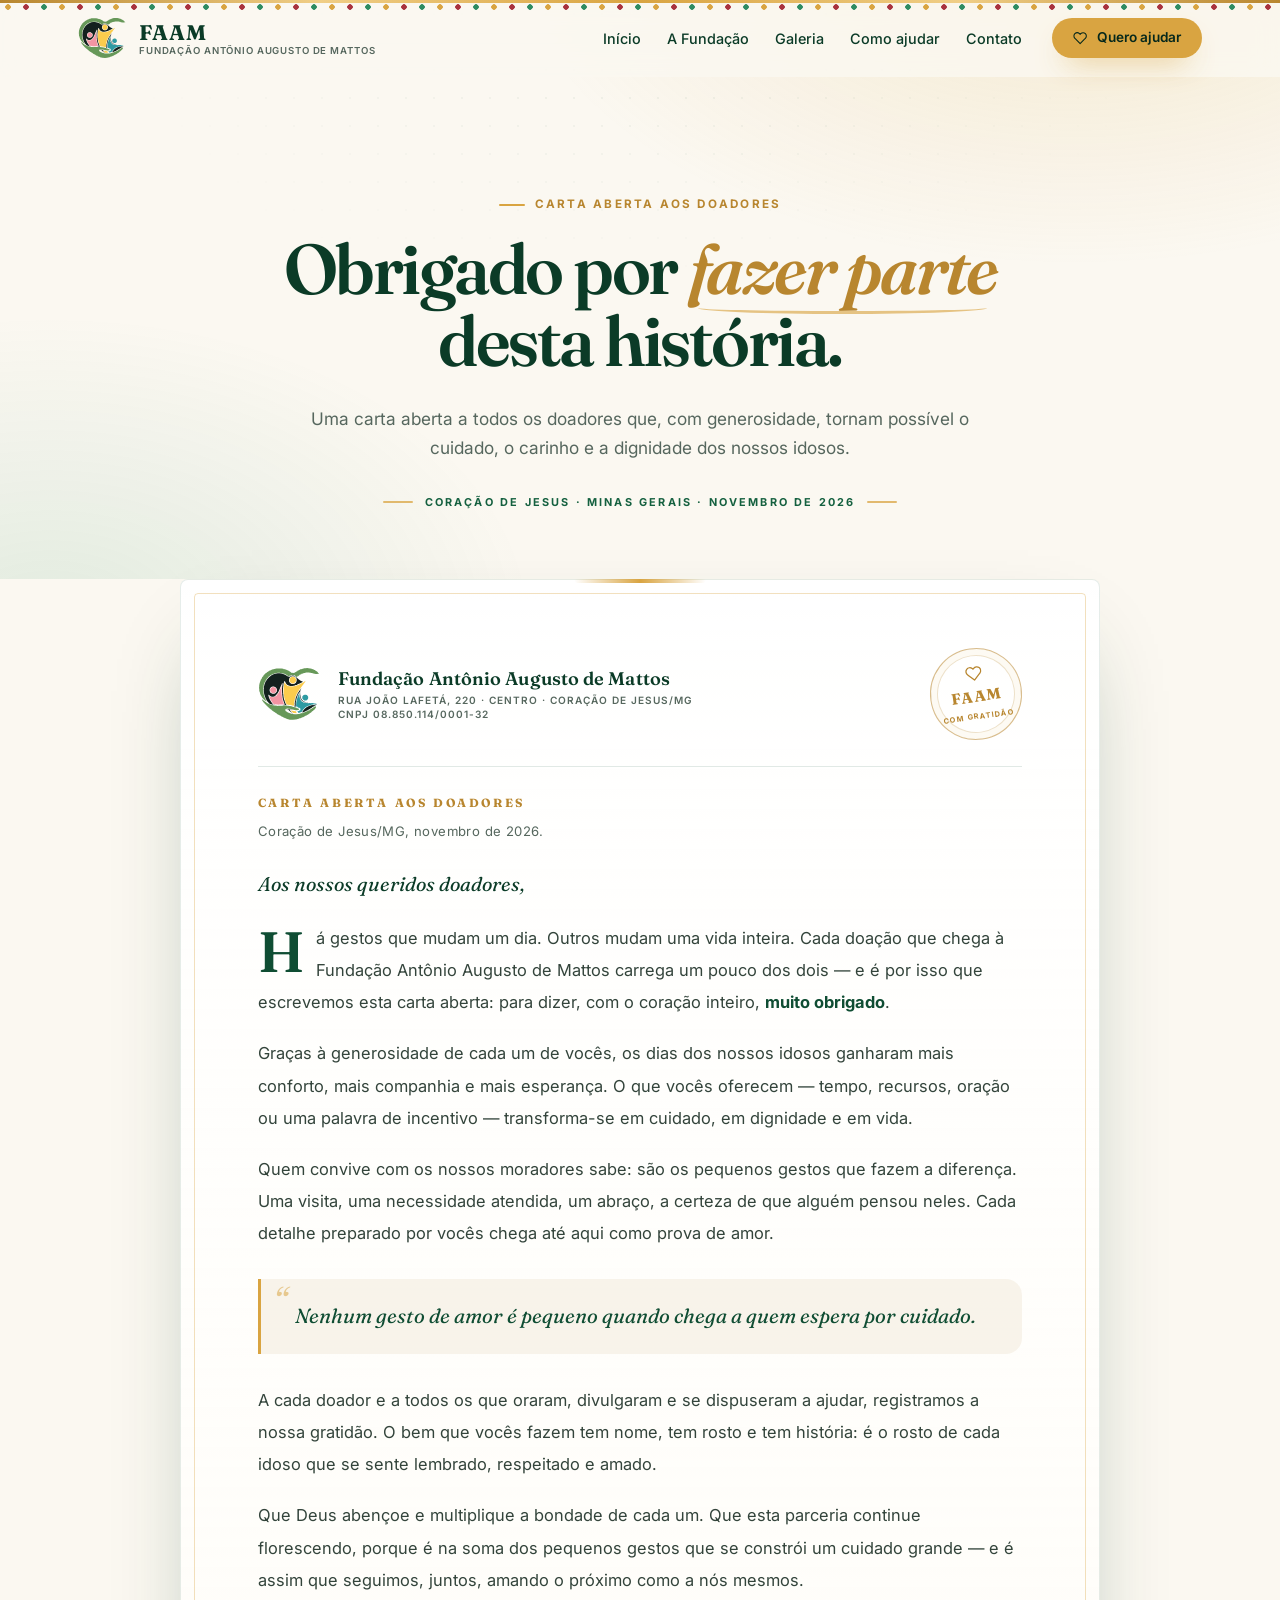
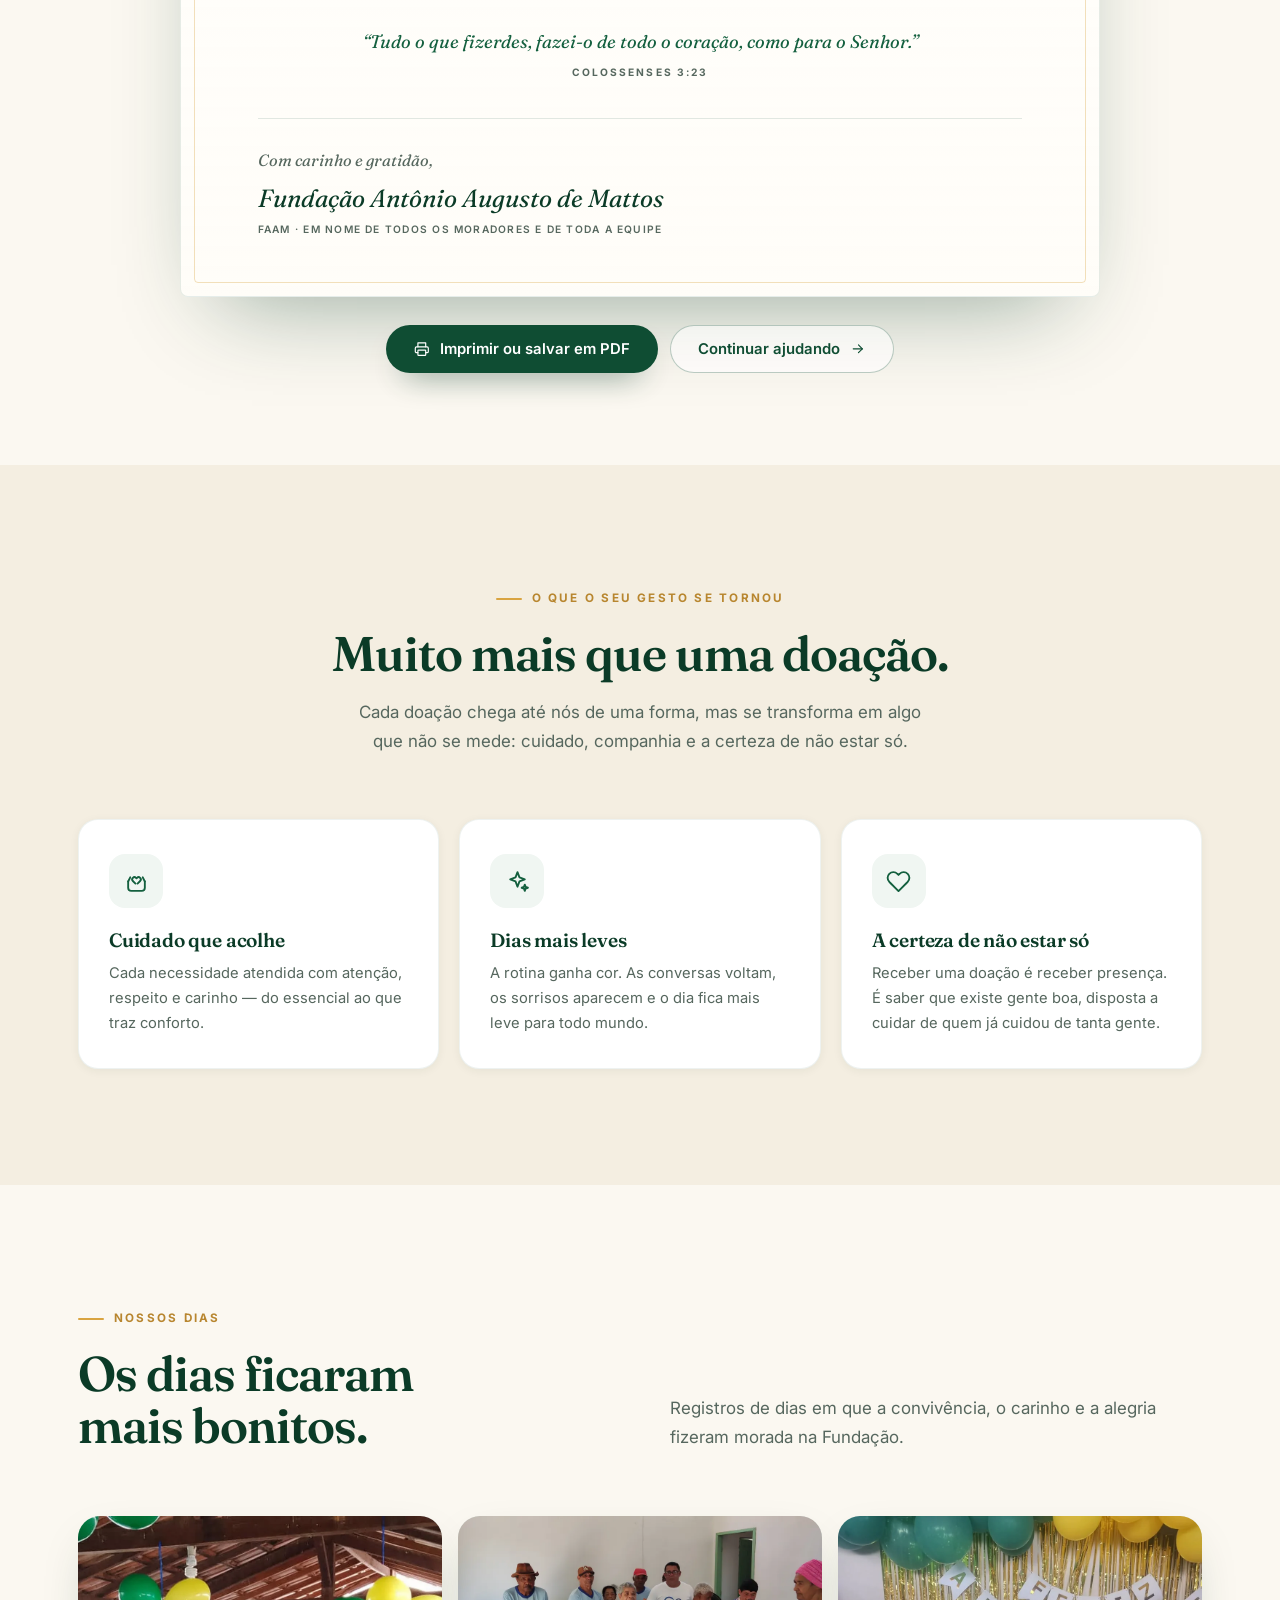
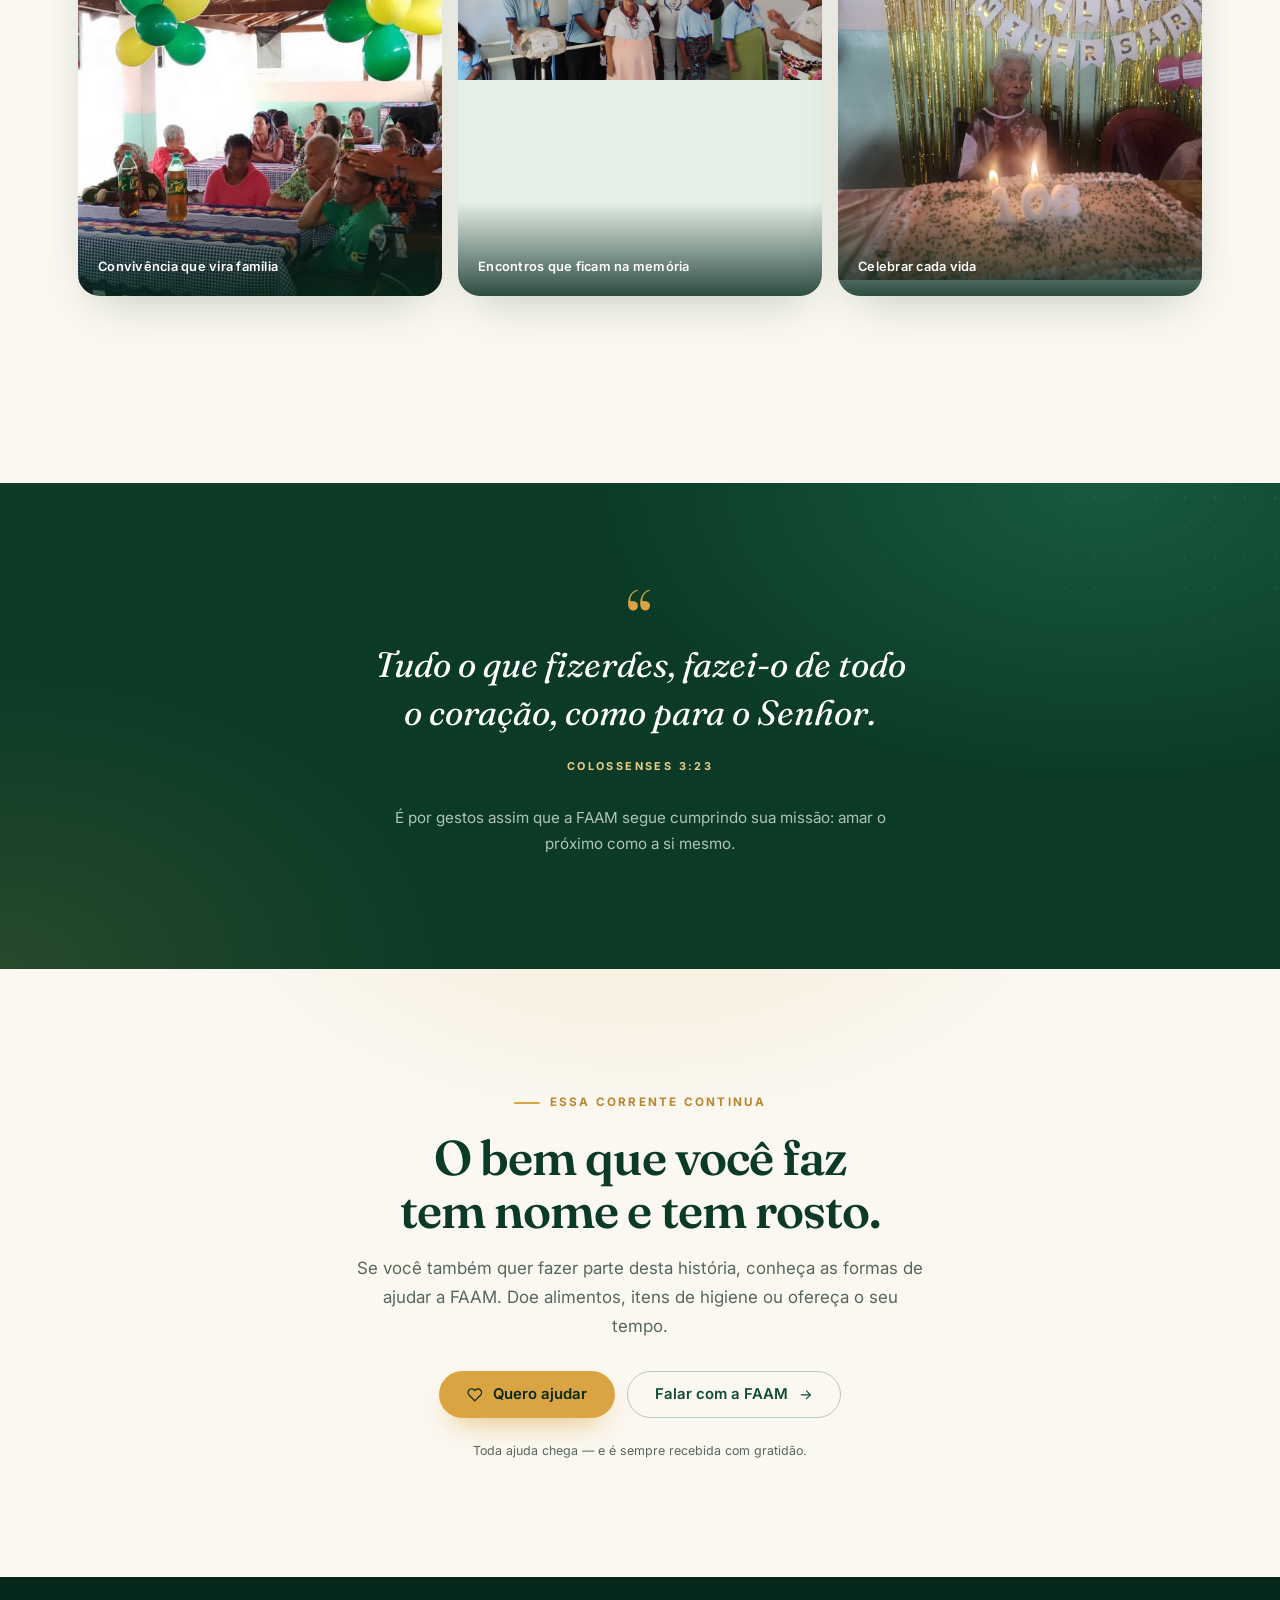
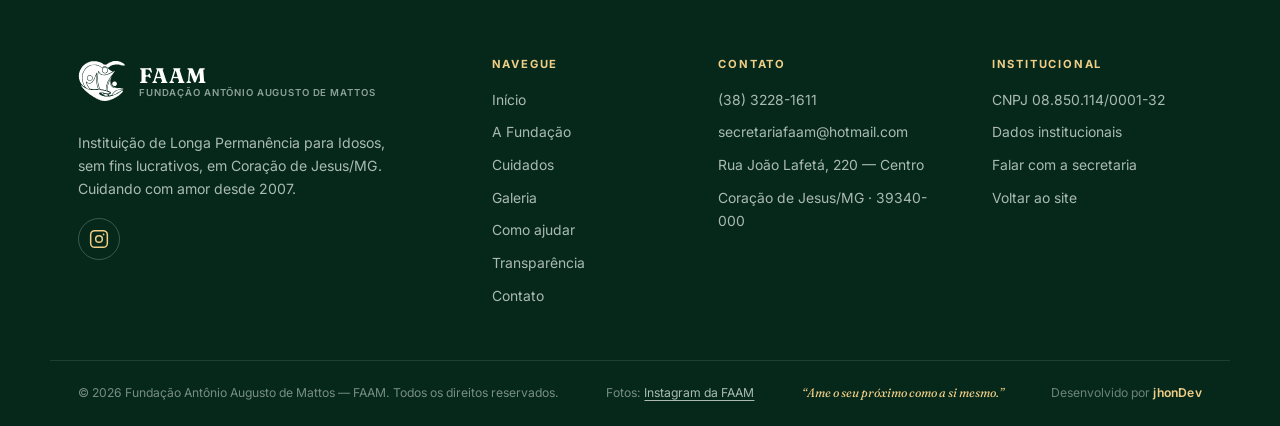
==== carta.html @ da82da92 "Atualizações: README, index.html, main.js + novos arquivos carta.html e css/carta.css" ====
<!DOCTYPE html>
<html lang="pt-BR">
<head>
  <meta charset="UTF-8">
  <meta name="viewport" content="width=device-width, initial-scale=1.0">

  <title>Carta aberta aos doadores | FAAM — Fundação Antônio Augusto de Mattos</title>
  <meta name="description" content="Carta aberta de agradecimento da Fundação Antônio Augusto de Mattos (FAAM) a todos os doadores que tornam possível o cuidado aos nossos idosos.">
  <meta name="author" content="Fundação Antônio Augusto de Mattos — FAAM">
  <meta name="theme-color" content="#0F4D33">
  <meta name="robots" content="index, follow">

  <!-- Open Graph / Redes sociais -->
  <meta property="og:type" content="article">
  <meta property="og:locale" content="pt_BR">
  <meta property="og:site_name" content="Fundação Antônio Augusto de Mattos — FAAM">
  <meta property="og:title" content="Carta aberta aos doadores — FAAM">
  <meta property="og:description" content="Obrigado por fazer parte desta história. Uma carta aberta de gratidão a todos os doadores da FAAM.">
  <meta property="og:image" content="images/og-image.jpg">
  <meta property="og:image:alt" content="Fundação Antônio Augusto de Mattos — FAAM">
  <meta name="twitter:card" content="summary_large_image">
  <meta name="twitter:title" content="Carta aberta aos doadores — FAAM">
  <meta name="twitter:description" content="Gratidão a cada doador que transforma cuidado em vida na FAAM.">
  <meta name="twitter:image" content="images/og-image.jpg">

  <link rel="icon" href="images/favicon.svg" type="image/svg+xml">
  <link rel="apple-touch-icon" href="images/apple-touch-icon.png" sizes="180x180">

  <link rel="preconnect" href="https://fonts.googleapis.com">
  <link rel="preconnect" href="https://fonts.gstatic.com" crossorigin>
  <link href="https://fonts.googleapis.com/css2?family=Fraunces:ital,opsz,wght@0,9..144,400;0,9..144,500;0,9..144,600;0,9..144,700;1,9..144,400;1,9..144,500&family=Inter:wght@400;500;600;700&display=swap" rel="stylesheet">

  <link rel="stylesheet" href="css/style.css">
  <link rel="stylesheet" href="css/carta.css">
</head>
<body class="tema-natal tema-natal--luzes">

  <div class="natal-particulas" aria-hidden="true">
    <span></span><span></span><span></span><span></span><span></span><span></span><span></span>
    <span></span><span></span><span></span><span></span><span></span><span></span><span></span>
  </div>

  <a class="skip-link" href="#conteudo">Pular para o conteúdo</a>

  <!-- Sprite de ícones -->
  <svg xmlns="http://www.w3.org/2000/svg" class="sprite" aria-hidden="true">
    <symbol id="i-heart" viewBox="0 0 24 24"><path d="M20.84 4.61a5.5 5.5 0 0 0-7.78 0L12 5.67l-1.06-1.06a5.5 5.5 0 0 0-7.78 7.78l1.06 1.06L12 21.23l7.78-7.78 1.06-1.06a5.5 5.5 0 0 0 0-7.78z"/></symbol>
    <symbol id="i-home" viewBox="0 0 24 24"><path d="M3 9.5 12 3l9 6.5V20a1 1 0 0 1-1 1h-5v-7H9v7H4a1 1 0 0 1-1-1z"/></symbol>
    <symbol id="i-leaf" viewBox="0 0 24 24"><path d="M11 20A7 7 0 0 1 4 13c0-5 4-9 16-9 0 12-4 16-9 16z"/><path d="M4 20c2-6 6-9 12-11"/></symbol>
    <symbol id="i-hands" viewBox="0 0 24 24"><path d="M11 14 8.5 11.5a2.1 2.1 0 0 1 3-3L12 9l.5-.5a2.1 2.1 0 0 1 3 3L13 14"/><path d="M4 12v6a3 3 0 0 0 3 3h10a3 3 0 0 0 3-3v-6"/><path d="M4 12l2-4"/><path d="M20 12l-2-4"/></symbol>
    <symbol id="i-pulse" viewBox="0 0 24 24"><path d="M3 12h4l2-6 4 12 2-6h6"/></symbol>
    <symbol id="i-meal" viewBox="0 0 24 24"><path d="M4 3v7a2 2 0 0 0 2 2h0a2 2 0 0 0 2-2V3"/><path d="M6 12v9"/><path d="M17 3c-2 2-2 5-2 7h4V3z"/><path d="M17 10v11"/></symbol>
    <symbol id="i-users" viewBox="0 0 24 24"><path d="M16 21v-2a4 4 0 0 0-4-4H6a4 4 0 0 0-4 4v2"/><circle cx="9" cy="7" r="4"/><path d="M22 21v-2a4 4 0 0 0-3-3.87"/><path d="M16 3.13a4 4 0 0 1 0 7.75"/></symbol>
    <symbol id="i-sparkle" viewBox="0 0 24 24"><path d="M12 3l1.9 5.1L19 10l-5.1 1.9L12 17l-1.9-5.1L5 10l5.1-1.9z"/><path d="M19 15l.8 2.2L22 18l-2.2.8L19 21l-.8-2.2L16 18l2.2-.8z"/></symbol>
    <symbol id="i-gift" viewBox="0 0 24 24"><rect x="3" y="8" width="18" height="4" rx="1"/><path d="M12 8v13"/><path d="M19 12v7a2 2 0 0 1-2 2H7a2 2 0 0 1-2-2v-7"/><path d="M7.5 8a2.5 2.5 0 0 1 0-5C11 3 12 8 12 8s1-5 4.5-5a2.5 2.5 0 0 1 0 5"/></symbol>
    <symbol id="i-phone" viewBox="0 0 24 24"><path d="M22 16.9v3a2 2 0 0 1-2.2 2 19.8 19.8 0 0 1-8.6-3.1 19.5 19.5 0 0 1-6-6A19.8 19.8 0 0 1 2.1 4.2 2 2 0 0 1 4.1 2h3a2 2 0 0 1 2 1.7c.1 1 .4 2 .7 2.9a2 2 0 0 1-.5 2.1L8.1 9.9a16 16 0 0 0 6 6l1.2-1.2a2 2 0 0 1 2.1-.5c.9.3 1.9.6 2.9.7a2 2 0 0 1 1.7 2z"/></symbol>
    <symbol id="i-mail" viewBox="0 0 24 24"><rect x="2" y="4" width="20" height="16" rx="2"/><path d="m22 7-10 6L2 7"/></symbol>
    <symbol id="i-pin" viewBox="0 0 24 24"><path d="M20 10c0 6-8 12-8 12S4 16 4 10a8 8 0 0 1 16 0z"/><circle cx="12" cy="10" r="3"/></symbol>
    <symbol id="i-instagram" viewBox="0 0 24 24"><rect x="2" y="2" width="20" height="20" rx="5"/><circle cx="12" cy="12" r="4"/><circle cx="17.5" cy="6.5" r="1" fill="currentColor" stroke="none"/></symbol>
    <symbol id="i-clock" viewBox="0 0 24 24"><circle cx="12" cy="12" r="9"/><path d="M12 7v5l3 2"/></symbol>
    <symbol id="i-shield" viewBox="0 0 24 24"><path d="M12 22s8-4 8-10V5l-8-3-8 3v7c0 6 8 10 8 10z"/><path d="m9 12 2 2 4-4"/></symbol>
    <symbol id="i-arrow-right" viewBox="0 0 24 24"><path d="M5 12h14"/><path d="m13 6 6 6-6 6"/></symbol>
    <symbol id="i-arrow-up" viewBox="0 0 24 24"><path d="M12 19V5"/><path d="m6 11 6-6 6 6"/></symbol>
    <symbol id="i-menu" viewBox="0 0 24 24"><path d="M3 6h18M3 12h18M3 18h18"/></symbol>
    <symbol id="i-close" viewBox="0 0 24 24"><path d="M18 6 6 18M6 6l12 12"/></symbol>
    <symbol id="i-chevron-left" viewBox="0 0 24 24"><path d="m15 18-6-6 6-6"/></symbol>
    <symbol id="i-chevron-right" viewBox="0 0 24 24"><path d="m9 18 6-6-6-6"/></symbol>
    <symbol id="i-check" viewBox="0 0 24 24"><path d="M20 6 9 17l-5-5"/></symbol>
    <symbol id="i-print" viewBox="0 0 24 24"><path d="M6 9V3h12v6"/><path d="M6 18H4a2 2 0 0 1-2-2v-5a2 2 0 0 1 2-2h16a2 2 0 0 1 2 2v5a2 2 0 0 1-2 2h-2"/><rect x="6" y="14" width="12" height="8" rx="1"/></symbol>
  </svg>

  <!-- Cabeçalho -->
  <header class="header" id="header">
    <div class="container header__inner">
      <a href="index.html" class="brand" aria-label="FAAM — página inicial">
        <img src="images/logo-emblema.svg" alt="Símbolo da FAAM — coração com figuras" class="brand__mark" width="48" height="48">
        <span class="brand__text">
          <strong>FAAM</strong>
          <small>Fundação Antônio Augusto de Mattos</small>
        </span>
      </a>

      <nav class="nav" id="nav" aria-label="Navegação principal">
        <ul class="nav__list">
          <li><a href="index.html" class="nav__link">Início</a></li>
          <li><a href="index.html#sobre" class="nav__link">A Fundação</a></li>
          <li><a href="index.html#galeria" class="nav__link">Galeria</a></li>
          <li><a href="index.html#como-ajudar" class="nav__link">Como ajudar</a></li>
          <li><a href="index.html#contato" class="nav__link">Contato</a></li>
        </ul>
        <a href="index.html#como-ajudar" class="btn btn--gold nav__cta">
          <svg class="icon" aria-hidden="true"><use href="#i-heart"></use></svg>
          Quero ajudar
        </a>
      </nav>

      <button class="nav-toggle" id="navToggle" aria-expanded="false" aria-controls="nav" aria-label="Abrir menu">
        <svg class="icon icon--open" aria-hidden="true"><use href="#i-menu"></use></svg>
        <svg class="icon icon--close" aria-hidden="true"><use href="#i-close"></use></svg>
      </button>
    </div>
  </header>

  <main id="conteudo">

    <!-- Abertura da carta -->
    <section class="carta-hero">
      <div class="carta-hero__deco" aria-hidden="true"></div>

      <div class="container">
        <div class="carta-hero__inner">
          <p class="kicker reveal">Carta aberta aos doadores</p>
          <h1 class="carta-hero__title reveal" style="--d:.05s">
            Obrigado por <em>fazer parte</em><br>
            desta história.
          </h1>
          <p class="carta-hero__lead reveal" style="--d:.1s">
            Uma carta aberta a todos os doadores que, com generosidade, tornam
            possível o cuidado, o carinho e a dignidade dos nossos idosos.
          </p>
          <p class="carta-hero__meta reveal" style="--d:.15s">
            Coração de Jesus · Minas Gerais · Novembro de 2026
          </p>
        </div>
      </div>
    </section>

    <!-- A carta -->
    <section class="carta-secao" aria-labelledby="carta-titulo">
      <div class="container">
        <div class="carta-secao__inner">

          <article class="carta-papel reveal">
            <header class="carta-papel__cabecalho">
              <img src="images/logo-emblema.svg" alt="" class="carta-papel__logo" width="62" height="62" loading="lazy">
              <div class="carta-papel__marca">
                <strong>Fundação Antônio Augusto de Mattos</strong>
                <span>Rua João Lafetá, 220 · Centro · Coração de Jesus/MG</span>
                <span>CNPJ 08.850.114/0001-32</span>
              </div>
              <div class="carta-papel__selo" aria-hidden="true">
                <svg class="icon"><use href="#i-heart"></use></svg>
                <strong>FAAM</strong>
                <span>com gratidão</span>
              </div>
            </header>

            <h2 class="carta-papel__titulo" id="carta-titulo">Carta aberta aos doadores</h2>
            <p class="carta-papel__data">Coração de Jesus/MG, novembro de 2026.</p>

            <p class="carta-papel__saudacao">
              Aos nossos queridos doadores,
            </p>

            <div class="carta-papel__corpo">
              <p>
                Há gestos que mudam um dia. Outros mudam uma vida inteira. Cada
                doação que chega à Fundação Antônio Augusto de Mattos carrega um
                pouco dos dois — e é por isso que escrevemos esta carta aberta:
                para dizer, com o coração inteiro, <strong>muito obrigado</strong>.
              </p>

              <p>
                Graças à generosidade de cada um de vocês, os dias dos nossos
                idosos ganharam mais conforto, mais companhia e mais esperança. O
                que vocês oferecem — tempo, recursos, oração ou uma palavra de
                incentivo — transforma-se em cuidado, em dignidade e em vida.
              </p>

              <p>
                Quem convive com os nossos moradores sabe: são os pequenos gestos
                que fazem a diferença. Uma visita, uma necessidade atendida, um
                abraço, a certeza de que alguém pensou neles. Cada detalhe
                preparado por vocês chega até aqui como prova de amor.
              </p>

              <blockquote class="carta-destaque">
                Nenhum gesto de amor é pequeno quando chega a quem espera por
                cuidado.
              </blockquote>

              <p>
                A cada doador e a todos os que oraram, divulgaram e se dispuseram
                a ajudar, registramos a nossa gratidão. O bem que vocês fazem tem
                nome, tem rosto e tem história: é o rosto de cada idoso que se
                sente lembrado, respeitado e amado.
              </p>

              <p>
                Que Deus abençoe e multiplique a bondade de cada um. Que esta
                parceria continue florescendo, porque é na soma dos pequenos
                gestos que se constrói um cuidado grande — e é assim que seguimos,
                juntos, amando o próximo como a nós mesmos.
              </p>
            </div>

            <blockquote class="carta-papel__versiculo">
              <p>“Tudo o que fizerdes, fazei-o de todo o coração, como para o Senhor.”</p>
              <cite>Colossenses 3:23</cite>
            </blockquote>

            <footer class="carta-assinatura">
              <p>Com carinho e gratidão,</p>
              <p class="carta-assinatura__nome">Fundação Antônio Augusto de Mattos</p>
              <p class="carta-assinatura__cargo">
                FAAM · Em nome de todos os moradores e de toda a equipe
              </p>
            </footer>
          </article>

          <div class="carta-acoes">
            <button type="button" class="btn btn--green" data-imprimir>
              <svg class="icon" aria-hidden="true"><use href="#i-print"></use></svg>
              Imprimir ou salvar em PDF
            </button>
            <a href="index.html#como-ajudar" class="btn btn--outline">
              Continuar ajudando
              <svg class="icon" aria-hidden="true"><use href="#i-arrow-right"></use></svg>
            </a>
          </div>

        </div>
      </div>
    </section>

    <!-- O que o gesto se tornou -->
    <section class="section section--creme carta-valores" aria-labelledby="valores-titulo">
      <div class="container">
        <div class="section__head section__head--center">
          <p class="kicker reveal">O que o seu gesto se tornou</p>
          <h2 class="reveal" id="valores-titulo">Muito mais que uma doação.</h2>
          <p class="lead reveal">
            Cada doação chega até nós de uma forma, mas se transforma em algo
            que não se mede: cuidado, companhia e a certeza de não estar só.
          </p>
        </div>

        <div class="carta-valores__grid">
          <article class="carta-valor reveal">
            <span class="carta-valor__icone">
              <svg class="icon" aria-hidden="true"><use href="#i-hands"></use></svg>
            </span>
            <h3>Cuidado que acolhe</h3>
            <p>
              Cada necessidade atendida com atenção, respeito e carinho — do
              essencial ao que traz conforto.
            </p>
          </article>

          <article class="carta-valor reveal" style="--d:.08s">
            <span class="carta-valor__icone">
              <svg class="icon" aria-hidden="true"><use href="#i-sparkle"></use></svg>
            </span>
            <h3>Dias mais leves</h3>
            <p>
              A rotina ganha cor. As conversas voltam, os sorrisos aparecem e o
              dia fica mais leve para todo mundo.
            </p>
          </article>

          <article class="carta-valor reveal" style="--d:.16s">
            <span class="carta-valor__icone">
              <svg class="icon" aria-hidden="true"><use href="#i-heart"></use></svg>
            </span>
            <h3>A certeza de não estar só</h3>
            <p>
              Receber uma doação é receber presença. É saber que existe gente
              boa, disposta a cuidar de quem já cuidou de tanta gente.
            </p>
          </article>
        </div>
      </div>
    </section>

    <!-- Momentos -->
    <section class="section carta-momentos" aria-labelledby="momentos-titulo">
      <div class="container">
        <div class="section__head">
          <div>
            <p class="kicker reveal">Nossos dias</p>
            <h2 class="reveal" id="momentos-titulo">Os dias ficaram<br>mais bonitos.</h2>
          </div>
          <p class="lead reveal">
            Registros de dias em que a convivência, o carinho e a alegria fizeram
            morada na Fundação.
          </p>
        </div>

        <div class="carta-momentos__grid">
          <figure class="carta-momento reveal">
            <picture>
              <source srcset="images/galeria/05-convivencia.webp" type="image/webp">
              <img src="images/galeria/05-convivencia.jpg" alt="Moradores e equipe reunidos em um momento de convivência na FAAM" loading="lazy">
            </picture>
            <figcaption>Convivência que vira família</figcaption>
          </figure>

          <figure class="carta-momento reveal" style="--d:.08s">
            <picture>
              <source srcset="images/galeria/07-encontro-com-os-moradores.webp" type="image/webp">
              <img src="images/galeria/07-encontro-com-os-moradores.jpg" alt="Encontro com os moradores da Fundação Antônio Augusto de Mattos" loading="lazy">
            </picture>
            <figcaption>Encontros que ficam na memória</figcaption>
          </figure>

          <figure class="carta-momento reveal" style="--d:.16s">
            <picture>
              <source srcset="images/galeria/01-aniversariantes-setembro.webp" type="image/webp">
              <img src="images/galeria/01-aniversariantes-setembro.jpg" alt="Celebração dos aniversariantes do mês na FAAM" loading="lazy">
            </picture>
            <figcaption>Celebrar cada vida</figcaption>
          </figure>
        </div>

        <p class="carta-momentos__fonte reveal">
          Fotos: <a href="https://www.instagram.com/fundacaoantoniodemattosfaam/" target="_blank" rel="noopener">Instagram oficial da FAAM</a>
        </p>
      </div>
    </section>

    <!-- Versículo -->
    <section class="carta-versiculo" aria-label="Palavra de gratidão">
      <div class="carta-versiculo__inner container">
        <span class="carta-versiculo__marca" aria-hidden="true">“</span>
        <blockquote>
          <p>Tudo o que fizerdes, fazei-o de todo o coração, como para o Senhor.</p>
          <cite>Colossenses 3:23</cite>
        </blockquote>
        <p class="carta-versiculo__nota">
          É por gestos assim que a FAAM segue cumprindo sua missão:
          amar o próximo como a si mesmo.
        </p>
      </div>
    </section>

    <!-- Convite -->
    <section class="section carta-cta" aria-labelledby="cta-titulo">
      <div class="container">
        <div class="carta-cta__inner">
          <p class="kicker reveal">Essa corrente continua</p>
          <h2 class="reveal" id="cta-titulo">O bem que você faz<br>tem nome e tem rosto.</h2>
          <p class="lead reveal">
            Se você também quer fazer parte desta história, conheça as formas de
            ajudar a FAAM. Doe alimentos, itens de higiene ou ofereça o seu tempo.
          </p>
          <div class="carta-cta__acoes reveal">
            <a href="index.html#como-ajudar" class="btn btn--gold">
              <svg class="icon" aria-hidden="true"><use href="#i-heart"></use></svg>
              Quero ajudar
            </a>
            <a href="index.html#contato" class="btn btn--outline">
              Falar com a FAAM
              <svg class="icon" aria-hidden="true"><use href="#i-arrow-right"></use></svg>
            </a>
          </div>
          <p class="carta-cta__nota reveal">
            Toda ajuda chega — e é sempre recebida com gratidão.
          </p>
        </div>
      </div>
    </section>

  </main>

  <!-- Rodapé -->
  <footer class="footer">
    <div class="container footer__inner">
      <div class="footer__brand">
        <a href="index.html" class="brand brand--footer" aria-label="FAAM — página inicial">
          <img src="images/logo-emblema-branco.svg" alt="" class="brand__mark" width="48" height="48" loading="lazy">
          <span class="brand__text">
            <strong>FAAM</strong>
            <small>Fundação Antônio Augusto de Mattos</small>
          </span>
        </a>
        <p>
          Instituição de Longa Permanência para Idosos, sem fins lucrativos,
          em Coração de Jesus/MG. Cuidando com amor desde 2007.
        </p>
        <a href="https://www.instagram.com/fundacaoantoniodemattosfaam/" target="_blank" rel="noopener" class="footer__social" aria-label="Instagram da FAAM">
          <svg class="icon" aria-hidden="true"><use href="#i-instagram"></use></svg>
        </a>
      </div>

      <nav class="footer__col" aria-label="Links do rodapé">
        <h3>Navegue</h3>
        <ul>
          <li><a href="index.html">Início</a></li>
          <li><a href="index.html#sobre">A Fundação</a></li>
          <li><a href="index.html#cuidados">Cuidados</a></li>
          <li><a href="index.html#galeria">Galeria</a></li>
          <li><a href="index.html#como-ajudar">Como ajudar</a></li>
          <li><a href="index.html#transparencia">Transparência</a></li>
          <li><a href="index.html#contato">Contato</a></li>
        </ul>
      </nav>

      <div class="footer__col">
        <h3>Contato</h3>
        <ul>
          <li><a href="tel:+553832281611">(38) 3228-1611</a></li>
          <li><a href="mailto:secretariafaam@hotmail.com">secretariafaam@hotmail.com</a></li>
          <li>Rua João Lafetá, 220 — Centro</li>
          <li>Coração de Jesus/MG · 39340-000</li>
        </ul>
      </div>

      <div class="footer__col">
        <h3>Institucional</h3>
        <ul>
          <li>CNPJ 08.850.114/0001-32</li>
          <li><a href="index.html#transparencia">Dados institucionais</a></li>
          <li><a href="index.html#contato">Falar com a secretaria</a></li>
          <li><a href="index.html">Voltar ao site</a></li>
        </ul>
      </div>
    </div>

    <div class="container footer__bottom">
      <p>© <span id="anoAtual">2026</span> Fundação Antônio Augusto de Mattos — FAAM. Todos os direitos reservados.</p>
      <p class="footer__credit">
        Fotos:
        <a href="https://www.instagram.com/fundacaoantoniodemattosfaam/" target="_blank" rel="noopener">Instagram da FAAM</a>
      </p>
      <p class="footer__motto">“Ame o seu próximo como a si mesmo.”</p>
      <p class="footer__dev">Desenvolvido por <strong>jhonDev</strong></p>
    </div>
  </footer>

  <!-- Botão voltar ao topo -->
  <button class="to-top" id="toTop" aria-label="Voltar ao topo">
    <svg class="icon" aria-hidden="true"><use href="#i-arrow-up"></use></svg>
  </button>

  <!-- Lightbox (mantido para compatibilidade com o JS principal) -->
  <div class="lightbox" id="lightbox" role="dialog" aria-modal="true" aria-label="Galeria de fotos" hidden>
    <button class="lightbox__close" id="lbClose" aria-label="Fechar galeria">
      <svg class="icon" aria-hidden="true"><use href="#i-close"></use></svg>
    </button>
    <button class="lightbox__nav lightbox__nav--prev" id="lbPrev" aria-label="Foto anterior">
      <svg class="icon" aria-hidden="true"><use href="#i-chevron-left"></use></svg>
    </button>
    <figure class="lightbox__figure">
      <img alt="" id="lbImg">
      <figcaption id="lbCaption">1 / 1</figcaption>
    </figure>
    <button class="lightbox__nav lightbox__nav--next" id="lbNext" aria-label="Próxima foto">
      <svg class="icon" aria-hidden="true"><use href="#i-chevron-right"></use></svg>
    </button>
  </div>

  <script src="js/main.js"></script>
  <script>
    document.querySelectorAll("[data-imprimir]").forEach(function (botao) {
      botao.addEventListener("click", function () {
        window.print();
      });
    });
  </script>
</body>
</html>
---- css/style.css ----
/* ==========================================================================
   FAAM — Fundação Antônio Augusto de Mattos
   Site institucional · folha de estilos principal
   ========================================================================== */

/* ---------- Reset ---------- */
*, *::before, *::after { box-sizing: border-box; }
* { margin: 0; padding: 0; }

:root {
  --verde-950: #06281B;
  --verde-900: #0B3B27;
  --verde-800: #0F4D33;
  --verde-700: #14603F;
  --verde-600: #1C7550;
  --verde-500: #2E8B62;
  --verde-100: #E4EFE8;
  --verde-50: #F0F6F2;

  --dourado: #D9A441;
  --dourado-escuro: #B8862F;
  --dourado-claro: #F0CE86;

  --creme: #FBF8F1;
  --creme-2: #F4EEE1;
  --branco: #FFFFFF;

  --texto: #1E2E27;
  --texto-suave: #56675E;
  --texto-claro: #EAF2ED;

  --borda: rgba(15, 77, 51, 0.12);
  --borda-clara: rgba(255, 255, 255, 0.16);

  --sombra-sm: 0 2px 10px rgba(11, 59, 39, 0.06);
  --sombra: 0 18px 50px -18px rgba(11, 59, 39, 0.28);
  --sombra-lg: 0 40px 90px -40px rgba(11, 59, 39, 0.45);

  --raio: 20px;
  --raio-lg: 28px;

  --fonte-titulo: "Fraunces", Georgia, "Times New Roman", serif;
  --fonte-texto: "Inter", -apple-system, BlinkMacSystemFont, "Segoe UI", sans-serif;

  --transicao: 0.3s cubic-bezier(0.22, 0.61, 0.36, 1);
  --container: 1180px;
  --natal-vermelho: #A8323E;
  --natal-vermelho-escuro: #812632;
}

html {
  scroll-behavior: smooth;
  scroll-padding-top: 100px;
  -webkit-text-size-adjust: 100%;
}

body {
  font-family: var(--fonte-texto);
  font-size: 16.5px;
  line-height: 1.7;
  color: var(--texto);
  background: var(--creme);
  overflow-x: hidden;
  -webkit-font-smoothing: antialiased;
}

body.nav-aberto { overflow: hidden; }

img, svg, picture, iframe { display: block; max-width: 100%; }
img { height: auto; }
a { color: inherit; text-decoration: none; }
ul, ol { list-style: none; }
button { font: inherit; color: inherit; background: none; border: 0; cursor: pointer; }
input, select, textarea { font: inherit; color: inherit; }
::selection { background: var(--dourado); color: var(--verde-950); }

:focus-visible {
  outline: 3px solid var(--dourado);
  outline-offset: 3px;
  border-radius: 4px;
}

.sprite { position: absolute; width: 0; height: 0; overflow: hidden; }

.icon {
  width: 1.15em;
  height: 1.15em;
  flex-shrink: 0;
  fill: none;
  stroke: currentColor;
  stroke-width: 1.8;
  stroke-linecap: round;
  stroke-linejoin: round;
}

.skip-link {
  position: fixed;
  top: 12px;
  left: 12px;
  z-index: 1000;
  padding: 12px 20px;
  border-radius: 999px;
  background: var(--verde-800);
  color: var(--branco);
  font-weight: 600;
  transform: translateY(-150%);
  transition: transform var(--transicao);
}
.skip-link:focus { transform: none; }

.container {
  width: 100%;
  max-width: var(--container);
  margin-inline: auto;
  padding-inline: 28px;
}

/* ---------- Tipografia ---------- */
h1, h2, h3, h4 {
  font-family: var(--fonte-titulo);
  font-weight: 600;
  line-height: 1.08;
  letter-spacing: -0.02em;
  color: var(--verde-900);
  text-wrap: balance;
}

h2 { font-size: clamp(2rem, 3.8vw, 3.15rem); }
h3 { font-size: 1.22rem; line-height: 1.25; letter-spacing: -0.01em; }

.lead {
  font-size: 1.06rem;
  color: var(--texto-suave);
  max-width: 52ch;
}
.lead--light { color: rgba(234, 242, 237, 0.82); }

.kicker {
  display: inline-flex;
  align-items: center;
  gap: 10px;
  margin-bottom: 18px;
  font-size: 0.73rem;
  font-weight: 700;
  letter-spacing: 0.19em;
  text-transform: uppercase;
  color: var(--dourado-escuro);
}
.kicker::before {
  content: "";
  width: 26px;
  height: 2px;
  background: var(--dourado);
  border-radius: 2px;
}
.kicker--light { color: var(--dourado-claro); }

/* ---------- Botões ---------- */
.btn {
  display: inline-flex;
  align-items: center;
  justify-content: center;
  gap: 10px;
  padding: 15px 27px;
  border-radius: 999px;
  font-size: 0.93rem;
  font-weight: 600;
  line-height: 1;
  white-space: nowrap;
  border: 1.5px solid transparent;
  transition: transform var(--transicao), background var(--transicao),
              color var(--transicao), border-color var(--transicao),
              box-shadow var(--transicao);
}
.btn .icon { width: 1.05em; height: 1.05em; }
.btn:hover { transform: translateY(-2px); }
.btn:active { transform: translateY(0); }

.btn--gold {
  background: var(--dourado);
  color: var(--verde-950);
  box-shadow: 0 14px 30px -14px rgba(217, 164, 65, 0.9);
}
.btn--gold:hover { background: var(--dourado-claro); }

.btn--green {
  background: var(--verde-800);
  color: var(--branco);
  box-shadow: 0 16px 32px -18px rgba(11, 59, 39, 0.85);
}
.btn--green:hover { background: var(--verde-700); }

.btn--outline {
  border-color: rgba(15, 77, 51, 0.28);
  color: var(--verde-800);
}
.btn--outline:hover {
  border-color: var(--verde-800);
  background: rgba(15, 77, 51, 0.05);
}

.btn--ghost {
  border-color: rgba(255, 255, 255, 0.45);
  color: var(--branco);
}
.btn--ghost:hover {
  background: rgba(255, 255, 255, 0.12);
  border-color: rgba(255, 255, 255, 0.8);
}

.btn--ghost-light {
  border-color: rgba(255, 255, 255, 0.4);
  color: var(--branco);
}
.btn--ghost-light:hover { background: rgba(255, 255, 255, 0.1); }

.link-arrow {
  display: inline-flex;
  align-items: center;
  gap: 7px;
  margin-top: auto;
  padding-top: 18px;
  font-size: 0.9rem;
  font-weight: 600;
  color: var(--verde-700);
}
.link-arrow .icon {
  width: 1em;
  height: 1em;
  transition: transform var(--transicao);
}
.link-arrow:hover .icon { transform: translateX(4px); }

/* ==========================================================================
   Cabeçalho
   ========================================================================== */
.header {
  position: fixed;
  inset: 0 0 auto 0;
  z-index: 100;
  padding-block: 14px;
  background: rgba(251, 248, 241, 0.82);
  -webkit-backdrop-filter: blur(14px);
  backdrop-filter: blur(14px);
  border-bottom: 1px solid transparent;
  transition: background var(--transicao), box-shadow var(--transicao),
              border-color var(--transicao), padding var(--transicao);
}
body.tema-natal .header::before {
  content: "";
  position: absolute;
  inset: 0 0 auto;
  height: 4px;
  background: repeating-linear-gradient(90deg, var(--natal-vermelho) 0 42px, var(--dourado) 42px 84px, var(--verde-900) 84px 126px);
}
body.tema-natal--luzes .header::before {
  height: 3px;
  background: linear-gradient(90deg, #B8862F, #F0CE86, #D9A441, #F0CE86, #B8862F);
}
body.tema-natal--luzes .header::after {
  content: "";
  position: absolute;
  inset: 3px 0 auto;
  height: 10px;
  background-image:
    radial-gradient(circle at 8px 4px, #D9A441 0 2.5px, transparent 3px),
    radial-gradient(circle at 26px 4px, #A8323E 0 2.5px, transparent 3px),
    radial-gradient(circle at 44px 4px, #2E8B62 0 2.5px, transparent 3px);
  background-size: 54px 9px;
  background-repeat: repeat-x;
  pointer-events: none;
}
.header.is-scrolled {
  padding-block: 9px;
  background: rgba(251, 248, 241, 0.96);
  border-color: var(--borda);
  box-shadow: 0 10px 30px -22px rgba(11, 59, 39, 0.5);
}

.header__inner {
  display: flex;
  align-items: center;
  justify-content: space-between;
  gap: 24px;
}

.brand {
  display: inline-flex;
  align-items: center;
  gap: 13px;
  min-width: 0;
}
.brand__mark {
  width: 48px;
  height: 48px;
  flex-shrink: 0;
  transition: transform var(--transicao);
}
.brand:hover .brand__mark { transform: rotate(-4deg) scale(1.04); }

.brand__text { display: flex; flex-direction: column; line-height: 1.15; min-width: 0; }
.brand__text strong {
  font-family: var(--fonte-titulo);
  font-size: 1.32rem;
  font-weight: 700;
  letter-spacing: 0.04em;
  color: var(--verde-900);
}
.brand__text small {
  font-size: 0.6rem;
  font-weight: 600;
  letter-spacing: 0.09em;
  text-transform: uppercase;
  color: var(--texto-suave);
  white-space: nowrap;
  overflow: hidden;
  text-overflow: ellipsis;
}

.nav { display: flex; align-items: center; gap: 30px; }
.nav__list { display: flex; align-items: center; gap: 26px; }

.nav__link {
  position: relative;
  font-size: 0.9rem;
  font-weight: 500;
  color: var(--verde-900);
  padding-block: 6px;
  transition: color var(--transicao);
}
.nav__link::after {
  content: "";
  position: absolute;
  left: 0;
  bottom: 0;
  width: 100%;
  height: 2px;
  border-radius: 2px;
  background: var(--dourado);
  transform: scaleX(0);
  transform-origin: left;
  transition: transform var(--transicao);
}
.nav__link:hover::after,
.nav__link.ativo::after { transform: scaleX(1); }
.nav__link:hover { color: var(--verde-700); }

.nav__cta { padding: 12px 20px; font-size: 0.85rem; }

.nav-toggle {
  display: none;
  width: 46px;
  height: 46px;
  border-radius: 50%;
  align-items: center;
  justify-content: center;
  color: var(--verde-900);
  border: 1px solid var(--borda);
  background: rgba(255, 255, 255, 0.5);
}
.nav-toggle .icon { width: 22px; height: 22px; }
.nav-toggle .icon--close { display: none; }
.nav-toggle[aria-expanded="true"] .icon--open { display: none; }
.nav-toggle[aria-expanded="true"] .icon--close { display: block; }

/* ==========================================================================
   Hero
   ========================================================================== */
.hero {
  position: relative;
  padding-top: 148px;
  padding-bottom: 110px;
  overflow: hidden;
  background:
    radial-gradient(1000px 600px at 88% -10%, rgba(217, 164, 65, 0.16), transparent 60%),
    radial-gradient(800px 500px at -10% 110%, rgba(46, 139, 98, 0.1), transparent 60%),
    var(--creme);
}
body.tema-natal .hero {
  background:
    radial-gradient(800px 500px at 88% -10%, rgba(168, 50, 62, 0.12), transparent 60%),
    radial-gradient(800px 500px at -10% 110%, rgba(46, 139, 98, 0.12), transparent 60%),
    var(--creme);
}

.hero__seasonal-note {
  display: none;
}
body.tema-natal .hero__seasonal-note {
  display: inline-flex;
  align-items: center;
  gap: 8px;
  margin-bottom: 20px;
  padding: 8px 13px;
  border: 1px solid rgba(168, 50, 62, 0.2);
  border-radius: 4px 999px 999px 4px;
  background: rgba(255, 255, 255, 0.88);
  box-shadow: 0 8px 20px -14px rgba(6, 40, 27, 0.55);
  color: var(--natal-vermelho-escuro);
  font-size: 0.78rem;
  font-weight: 600;
}
body.tema-natal .hero__seasonal-note .icon { width: 16px; height: 16px; }
body.tema-natal .hero__title em { color: var(--natal-vermelho); }
body.tema-natal .hero__line { background: var(--natal-vermelho); }
body.tema-natal .btn--green { background: var(--natal-vermelho-escuro); }
body.tema-natal .btn--green:hover { background: var(--natal-vermelho); }
body.tema-natal .hero__badge {
  border: 2px solid var(--dourado-claro);
  background: var(--natal-vermelho-escuro);
}
body.tema-natal--luzes .hero {
  background:
    radial-gradient(800px 500px at 88% -10%, rgba(217, 164, 65, 0.2), transparent 60%),
    radial-gradient(800px 500px at -10% 110%, rgba(46, 139, 98, 0.12), transparent 60%),
    var(--creme);
}
body.tema-natal--luzes .hero__title em { color: var(--dourado-escuro); }
body.tema-natal--luzes .hero__line { background: var(--dourado); }
body.tema-natal--luzes .btn--green { background: var(--verde-800); }
body.tema-natal--luzes .btn--green:hover { background: var(--verde-600); }
body.tema-natal--luzes .hero__badge { background: var(--verde-900); }
body.tema-natal--luzes .hero__seasonal-note {
  border-color: rgba(184, 134, 47, 0.3);
  background: rgba(240, 206, 134, 0.22);
  color: var(--verde-900);
}

.hero__deco {
  position: absolute;
  inset: 0;
  pointer-events: none;
  background-image: radial-gradient(rgba(15, 77, 51, 0.16) 1px, transparent 1px);
  background-size: 26px 26px;
  -webkit-mask-image: radial-gradient(60% 60% at 70% 30%, #000 0%, transparent 100%);
  mask-image: radial-gradient(60% 60% at 70% 30%, #000 0%, transparent 100%);
  opacity: 0.5;
}

.hero__grid {
  position: relative;
  display: grid;
  grid-template-columns: 1.02fr 0.98fr;
  align-items: center;
  gap: clamp(36px, 6vw, 80px);
  min-height: calc(100svh - 230px);
}

.hero__kicker {
  display: inline-flex;
  align-items: center;
  gap: 12px;
  margin-bottom: 22px;
  font-size: 0.72rem;
  font-weight: 700;
  letter-spacing: 0.2em;
  text-transform: uppercase;
  color: var(--verde-700);
}
.hero__line { width: 34px; height: 2px; background: var(--dourado); border-radius: 2px; }

.hero__title {
  font-size: clamp(2.5rem, 5.3vw, 4.5rem);
  line-height: 1.02;
  letter-spacing: -0.035em;
  color: var(--verde-900);
  margin-bottom: 24px;
}
.hero__title em {
  font-style: italic;
  font-weight: 400;
  color: var(--verde-600);
  position: relative;
  z-index: 0;
}
.hero__title em::after {
  content: "";
  position: absolute;
  left: 0;
  right: 0;
  bottom: 0.02em;
  height: 0.1em;
  background: linear-gradient(90deg, var(--dourado), rgba(217, 164, 65, 0.15));
  border-radius: 99px;
  z-index: -1;
}

.hero__text {
  max-width: 47ch;
  font-size: 1.07rem;
  color: var(--texto-suave);
  margin-bottom: 32px;
}

.hero__actions {
  display: flex;
  flex-wrap: wrap;
  gap: 13px;
  margin-bottom: 34px;
}

.hero__trust {
  display: flex;
  flex-wrap: wrap;
  gap: 10px 26px;
  padding-top: 24px;
  border-top: 1px solid var(--borda);
  font-size: 0.84rem;
  font-weight: 500;
  color: var(--texto-suave);
}
.hero__trust li { display: inline-flex; align-items: center; gap: 8px; }
.hero__trust .icon { color: var(--verde-600); width: 1.05em; height: 1.05em; }

/* Composição de fotos */
.hero__media {
  position: relative;
  padding: 10px 0 34px 34px;
}

.hero__blob {
  position: absolute;
  top: -6%;
  right: -12%;
  width: 88%;
  aspect-ratio: 1;
  border-radius: 50%;
  background: radial-gradient(circle at 35% 35%, rgba(217, 164, 65, 0.34), rgba(217, 164, 65, 0.04) 65%);
  filter: blur(2px);
  z-index: 0;
}

.hero__photo {
  position: relative;
  overflow: hidden;
  background: var(--verde-100);
  box-shadow: var(--sombra-lg);
}
.hero__photo img { width: 100%; height: 100%; object-fit: cover; }

.hero__photo--main {
  width: 79%;
  margin-left: auto;
  aspect-ratio: 4 / 5;
  border-radius: 130px 130px var(--raio-lg) var(--raio-lg);
  z-index: 1;
  border: 7px solid var(--branco);
}

.hero__photo--small {
  position: absolute;
  left: 0;
  bottom: 0;
  width: 44%;
  aspect-ratio: 1;
  border-radius: var(--raio);
  border: 7px solid var(--branco);
  z-index: 2;
}

.hero__badge {
  position: absolute;
  top: 10px;
  right: 6px;
  z-index: 3;
  display: flex;
  flex-direction: column;
  align-items: center;
  justify-content: center;
  width: 118px;
  height: 118px;
  padding: 10px;
  border-radius: 50%;
  background: var(--verde-800);
  color: var(--branco);
  text-align: center;
  box-shadow: 0 20px 40px -18px rgba(11, 59, 39, 0.8);
  transform: rotate(6deg);
}
.hero__badge strong {
  font-family: var(--fonte-titulo);
  font-size: 0.98rem;
  line-height: 1.1;
  color: var(--dourado-claro);
}
.hero__badge span {
  margin-top: 5px;
  font-size: 0.58rem;
  letter-spacing: 0.08em;
  text-transform: uppercase;
  opacity: 0.85;
}

.hero__stamp {
  position: absolute;
  right: 3%;
  bottom: 3%;
  z-index: 3;
  display: grid;
  place-items: center;
  width: 66px;
  height: 66px;
  border-radius: 50%;
  background: var(--dourado);
  color: var(--verde-950);
  box-shadow: 0 16px 30px -14px rgba(217, 164, 65, 0.9);
}
.hero__stamp .icon { width: 26px; height: 26px; }

/* ==========================================================================
   Faixa de números
   ========================================================================== */
.pilares {
  position: relative;
  z-index: 5;
  margin-top: -62px;
}

.pilares__grid {
  display: grid;
  grid-template-columns: repeat(4, 1fr);
  background: var(--branco);
  border-radius: var(--raio-lg);
  box-shadow: var(--sombra);
  border: 1px solid rgba(15, 77, 51, 0.06);
  overflow: hidden;
}

.pilar {
  display: flex;
  flex-direction: column;
  align-items: center;
  gap: 4px;
  padding: 30px 18px;
  text-align: center;
  position: relative;
}
.pilar + .pilar::before {
  content: "";
  position: absolute;
  left: 0;
  top: 26%;
  height: 48%;
  width: 1px;
  background: var(--borda);
}
.pilar__num {
  font-family: var(--fonte-titulo);
  font-size: clamp(1.75rem, 3vw, 2.35rem);
  font-weight: 600;
  line-height: 1;
  color: var(--verde-800);
}
.pilar__label {
  font-size: 0.74rem;
  font-weight: 600;
  letter-spacing: 0.08em;
  text-transform: uppercase;
  color: var(--texto-suave);
}

/* ==========================================================================
   Seções
   ========================================================================== */
.section { padding-block: clamp(72px, 9vw, 118px); }
.section--creme { background: var(--creme-2); }
.section--verde {
  position: relative;
  overflow: hidden;
  background:
    radial-gradient(900px 500px at 90% 0%, rgba(46, 139, 98, 0.35), transparent 60%),
    radial-gradient(700px 500px at 0% 100%, rgba(217, 164, 65, 0.12), transparent 60%),
    var(--verde-900);
  color: var(--texto-claro);
}
.section--verde h2, .section--verde h3 { color: var(--branco); }
.section--verde::after {
  content: "";
  position: absolute;
  inset: 0;
  background-image: radial-gradient(rgba(255, 255, 255, 0.09) 1px, transparent 1px);
  background-size: 30px 30px;
  -webkit-mask-image: radial-gradient(60% 80% at 100% 0%, #000, transparent 70%);
  mask-image: radial-gradient(60% 80% at 100% 0%, #000, transparent 70%);
  pointer-events: none;
}
.section--verde > .container { position: relative; z-index: 1; }

.section__head {
  display: grid;
  grid-template-columns: 1fr 1fr;
  align-items: end;
  gap: 32px 60px;
  margin-bottom: clamp(40px, 5vw, 64px);
}
.section__head .lead { justify-self: end; }
.section__head--center {
  display: block;
  max-width: 720px;
  margin-inline: auto;
  text-align: center;
}
.section__head--center .kicker { justify-content: center; }
.section__head--center .lead { margin: 18px auto 0; }

/* ==========================================================================
   Sobre
   ========================================================================== */
.sobre {
  display: grid;
  grid-template-columns: 0.92fr 1.08fr;
  align-items: center;
  gap: clamp(44px, 6vw, 84px);
}

.sobre__media { position: relative; padding: 0 0 46px 26px; }

.sobre__frame {
  position: relative;
  aspect-ratio: 4 / 5;
  border-radius: 160px 160px var(--raio-lg) var(--raio-lg);
  overflow: hidden;
  box-shadow: var(--sombra-lg);
  border: 7px solid var(--branco);
  z-index: 1;
}
.sobre__frame img { width: 100%; height: 100%; object-fit: cover; }

.sobre__quote {
  position: absolute;
  right: -10px;
  bottom: 0;
  z-index: 2;
  width: min(280px, 82%);
  padding: 24px 24px 20px;
  border-radius: var(--raio);
  background: var(--branco);
  box-shadow: var(--sombra);
  border-top: 3px solid var(--dourado);
}
.sobre__quote .icon { width: 22px; height: 22px; color: var(--dourado); margin-bottom: 10px; }
.sobre__quote blockquote {
  font-family: var(--fonte-titulo);
  font-size: 1.08rem;
  font-style: italic;
  line-height: 1.35;
  color: var(--verde-900);
}
.sobre__quote figcaption {
  margin-top: 8px;
  font-size: 0.7rem;
  font-weight: 700;
  letter-spacing: 0.12em;
  text-transform: uppercase;
  color: var(--texto-suave);
}

.sobre__badge {
  position: absolute;
  top: 22px;
  left: 0;
  z-index: 3;
  display: flex;
  flex-direction: column;
  align-items: center;
  justify-content: center;
  width: 96px;
  height: 96px;
  border-radius: 50%;
  background: var(--dourado);
  color: var(--verde-950);
  text-align: center;
  box-shadow: 0 18px 34px -16px rgba(217, 164, 65, 0.9);
  transform: rotate(-6deg);
}
.sobre__badge strong {
  font-size: 0.58rem;
  letter-spacing: 0.14em;
  text-transform: uppercase;
}
.sobre__badge span {
  font-family: var(--fonte-titulo);
  font-size: 1.4rem;
  font-weight: 700;
  line-height: 1.1;
}

.sobre__content h2 { margin-bottom: 20px; }
.sobre__content .lead { margin-bottom: 18px; }
.sobre__content > p:not(.kicker):not(.lead) {
  color: var(--texto-suave);
  margin-bottom: 16px;
}

.valores { margin-top: 30px; display: grid; gap: 2px; }
.valor {
  display: grid;
  grid-template-columns: 44px 1fr;
  grid-template-areas:
    "icone titulo"
    "icone texto";
  gap: 2px 16px;
  align-items: start;
  padding: 16px 0;
  border-top: 1px solid var(--borda);
}
.valor:last-child { border-bottom: 1px solid var(--borda); }
.valor__icon {
  grid-area: icone;
  display: grid;
  place-items: center;
  width: 44px;
  height: 44px;
  border-radius: 14px;
  background: var(--verde-100);
  color: var(--verde-700);
}
.valor__icon .icon { width: 21px; height: 21px; }
.valor h3 { grid-area: titulo; font-size: 1.02rem; margin-bottom: 2px; }
.valor p { grid-area: texto; font-size: 0.9rem; color: var(--texto-suave); line-height: 1.55; }

/* ==========================================================================
   Cuidados
   ========================================================================== */
.cuidados {
  display: grid;
  grid-template-columns: repeat(3, 1fr);
  gap: 18px;
}

.cuidado {
  padding: 30px 28px 32px;
  border-radius: var(--raio);
  background: rgba(255, 255, 255, 0.055);
  border: 1px solid var(--borda-clara);
  transition: transform var(--transicao), background var(--transicao),
              border-color var(--transicao);
}
.cuidado:hover {
  transform: translateY(-5px);
  background: rgba(255, 255, 255, 0.09);
  border-color: rgba(217, 164, 65, 0.45);
}
.cuidado__icon {
  display: grid;
  place-items: center;
  width: 54px;
  height: 54px;
  margin-bottom: 20px;
  border-radius: 16px;
  background: rgba(217, 164, 65, 0.14);
  color: var(--dourado-claro);
  border: 1px solid rgba(217, 164, 65, 0.28);
}
.cuidado__icon .icon { width: 25px; height: 25px; }
.cuidado h3 { margin-bottom: 8px; }
.cuidado p { font-size: 0.92rem; color: rgba(234, 242, 237, 0.72); line-height: 1.65; }

.cuidados__nota {
  display: flex;
  align-items: center;
  justify-content: center;
  gap: 10px;
  margin-top: 38px;
  font-size: 0.8rem;
  letter-spacing: 0.04em;
  color: rgba(234, 242, 237, 0.6);
  text-align: center;
}
.cuidados__nota .icon { color: var(--dourado); }

/* ==========================================================================
   Galeria
   ========================================================================== */
.galeria {
  columns: 3;
  column-gap: 18px;
}
.galeria__item {
  position: relative;
  display: block;
  width: 100%;
  margin-bottom: 18px;
  break-inside: avoid;
  border-radius: var(--raio);
  overflow: hidden;
  background: var(--verde-100);
  box-shadow: var(--sombra-sm);
  cursor: zoom-in;
}
.galeria__item img {
  width: 100%;
  height: auto;
  transition: transform 0.6s cubic-bezier(0.22, 0.61, 0.36, 1);
}
.galeria__item::after {
  content: "";
  position: absolute;
  inset: 0;
  background: linear-gradient(to top, rgba(6, 40, 27, 0.5), transparent 55%);
  opacity: 0;
  transition: opacity var(--transicao);
}
.galeria__hover {
  position: absolute;
  left: 50%;
  top: 50%;
  z-index: 2;
  display: grid;
  place-items: center;
  width: 54px;
  height: 54px;
  border-radius: 50%;
  background: var(--dourado);
  color: var(--verde-950);
  transform: translate(-50%, -50%) scale(0.7);
  opacity: 0;
  transition: transform var(--transicao), opacity var(--transicao);
}
.galeria__hover .icon { width: 24px; height: 24px; }
.galeria__item:hover img,
.galeria__item:focus-visible img { transform: scale(1.045); }
.galeria__item:hover::after,
.galeria__item:focus-visible::after { opacity: 1; }
.galeria__item:hover .galeria__hover,
.galeria__item:focus-visible .galeria__hover {
  opacity: 1;
  transform: translate(-50%, -50%) scale(1);
}

.galeria__fonte {
  display: flex;
  align-items: center;
  justify-content: center;
  gap: 8px;
  margin-top: 28px;
  font-size: 0.82rem;
  color: var(--texto-suave);
  text-align: center;
}
.galeria__fonte .icon { color: var(--dourado-escuro); }
.galeria__fonte a {
  color: var(--verde-700);
  font-weight: 600;
  text-decoration: underline;
  text-underline-offset: 3px;
}

/* ==========================================================================
   Como ajudar
   ========================================================================== */
.ajudar {
  display: grid;
  grid-template-columns: repeat(3, 1fr);
  gap: 20px;
  margin-bottom: 26px;
}

.ajudar__card {
  display: flex;
  flex-direction: column;
  padding: 32px 30px;
  border-radius: var(--raio);
  background: var(--branco);
  border: 1px solid rgba(15, 77, 51, 0.07);
  box-shadow: var(--sombra-sm);
  transition: transform var(--transicao), box-shadow var(--transicao);
}
.ajudar__card:hover { transform: translateY(-5px); box-shadow: var(--sombra); }
.ajudar__icon {
  display: grid;
  place-items: center;
  width: 56px;
  height: 56px;
  margin-bottom: 20px;
  border-radius: 50%;
  background: var(--verde-50);
  color: var(--verde-700);
  border: 1px solid var(--verde-100);
}
.ajudar__icon .icon { width: 26px; height: 26px; }
.ajudar__card h3 { margin-bottom: 10px; }
.ajudar__card p { font-size: 0.93rem; color: var(--texto-suave); }

.doacao {
  display: grid;
  grid-template-columns: 1.15fr 0.85fr;
  gap: clamp(32px, 5vw, 64px);
  padding: clamp(34px, 5vw, 56px);
  border-radius: var(--raio-lg);
  background:
    radial-gradient(700px 400px at 100% 0%, rgba(46, 139, 98, 0.4), transparent 65%),
    var(--verde-900);
  color: var(--texto-claro);
  overflow: hidden;
  position: relative;
}
.doacao::after {
  content: "";
  position: absolute;
  right: -80px;
  bottom: -120px;
  width: 340px;
  height: 340px;
  border-radius: 50%;
  border: 1px solid rgba(217, 164, 65, 0.28);
  box-shadow: 0 0 0 34px rgba(217, 164, 65, 0.05),
              0 0 0 68px rgba(217, 164, 65, 0.04);
  pointer-events: none;
}
.doacao > * { position: relative; z-index: 1; }
.doacao h3 {
  font-size: clamp(1.6rem, 2.6vw, 2.1rem);
  color: var(--branco);
  margin-bottom: 14px;
}
.doacao__text p { color: rgba(234, 242, 237, 0.78); font-size: 0.96rem; max-width: 46ch; }
.doacao__actions { display: flex; flex-wrap: wrap; gap: 12px; margin-top: 26px; }

.doacao__list {
  align-self: start;
  padding: 26px 28px;
  border-radius: var(--raio);
  background: rgba(255, 255, 255, 0.07);
  border: 1px solid var(--borda-clara);
}
.doacao__list h4 {
  font-family: var(--fonte-texto);
  font-size: 0.72rem;
  font-weight: 700;
  letter-spacing: 0.16em;
  text-transform: uppercase;
  color: var(--dourado-claro);
  margin-bottom: 16px;
}
.doacao__list ul { display: grid; gap: 10px; }
.doacao__list li {
  display: flex;
  align-items: center;
  gap: 10px;
  font-size: 0.92rem;
  color: rgba(234, 242, 237, 0.9);
}
.doacao__list li .icon {
  width: 17px;
  height: 17px;
  padding: 3px;
  border-radius: 50%;
  background: rgba(217, 164, 65, 0.18);
  color: var(--dourado-claro);
}
.doacao__obs {
  display: flex;
  align-items: flex-start;
  gap: 8px;
  margin-top: 18px;
  padding-top: 16px;
  border-top: 1px solid var(--borda-clara);
  font-size: 0.76rem;
  line-height: 1.5;
  color: rgba(234, 242, 237, 0.6);
}
.doacao__obs .icon { width: 1em; height: 1em; margin-top: 2px; color: var(--dourado-claro); }

/* --------------------------------------------------------------------------
   Chaves Pix
   -------------------------------------------------------------------------- */
.pix {
  grid-column: 1 / -1;
  align-self: start;
  margin-top: 8px;
  padding: 20px 22px;
  border-radius: var(--raio);
  background: rgba(255, 255, 255, 0.07);
  border: 1px solid var(--borda-clara);
  box-shadow: 0 0 0 rgba(217, 164, 65, 0);
  transition: box-shadow var(--transicao);
}
.pix__keys {
  display: grid;
  grid-template-columns: repeat(auto-fit, minmax(min(100%, 440px), 1fr));
  gap: 10px;
}
.pix:target { box-shadow: 0 0 0 3px rgba(217, 164, 65, 0.35); }
.pix__title {
  display: flex;
  align-items: center;
  gap: 10px;
  font-family: var(--fonte-texto);
  font-size: 0.72rem;
  font-weight: 700;
  letter-spacing: 0.16em;
  text-transform: uppercase;
  color: var(--dourado-claro);
  margin-bottom: 16px;
}
.pix__title .icon { width: 1.35em; height: 1.35em; }
.pix__key {
  display: flex;
  align-items: center;
  gap: 12px;
  padding: 12px 14px;
  border-radius: calc(var(--raio) - 4px);
  background: rgba(12, 42, 28, 0.55);
  border: 1px solid rgba(217, 164, 65, 0.25);
  transition: border-color var(--transicao), background var(--transicao);
}
.pix__key:hover {
  border-color: rgba(217, 164, 65, 0.55);
  background: rgba(12, 42, 28, 0.75);
}
.pix__label {
  flex-shrink: 0;
  min-width: 52px;
  font-size: 0.62rem;
  font-weight: 700;
  letter-spacing: 0.14em;
  text-transform: uppercase;
  color: rgba(234, 242, 237, 0.65);
}
.pix__value {
  flex: 1 1 auto;
  min-width: 0;
  font-family: ui-monospace, "SFMono-Regular", "Cascadia Mono", "Consolas", monospace;
  font-size: 0.95rem;
  font-weight: 600;
  letter-spacing: 0.02em;
  color: var(--branco);
  overflow-wrap: anywhere;
  user-select: all;
}
.pix__copy {
  flex-shrink: 0;
  display: inline-flex;
  align-items: center;
  gap: 7px;
  padding: 9px 15px;
  border-radius: 999px;
  border: 1px solid rgba(217, 164, 65, 0.55);
  background: rgba(217, 164, 65, 0.12);
  color: var(--dourado-claro);
  font-family: var(--fonte-texto);
  font-size: 0.78rem;
  font-weight: 700;
  letter-spacing: 0.06em;
  text-transform: uppercase;
  cursor: pointer;
  transition: background var(--transicao), color var(--transicao), border-color var(--transicao), transform var(--transicao);
}
.pix__copy:hover {
  background: rgba(217, 164, 65, 0.28);
  border-color: var(--dourado-claro);
  transform: translateY(-1px);
}
.pix__copy:active { transform: translateY(0); }
.pix__copy .icon { width: 0.95em; height: 0.95em; }
.pix__copy.copiado {
  background: rgba(46, 154, 98, 0.25);
  border-color: rgba(110, 210, 160, 0.7);
  color: #b9f0d2;
}
.pix__hint {
  margin-top: 14px;
  font-size: 0.76rem;
  line-height: 1.55;
  color: rgba(234, 242, 237, 0.65);
}
.pix__hint .icon {
  display: inline-block;
  vertical-align: -0.14em;
  width: 1em;
  height: 1em;
  margin-right: 6px;
  color: var(--dourado-claro);
}
.pix__hint strong { color: rgba(234, 242, 237, 0.9); font-weight: 600; }
@media (max-width: 560px) {
  .pix { margin-top: 24px; padding: 18px 16px; }
  .pix__key {
    display: grid;
    grid-template-columns: 1fr auto;
    align-items: center;
    column-gap: 12px;
    row-gap: 7px;
    padding: 12px 12px 12px 14px;
  }
  .pix__label { grid-column: 1; }
  .pix__copy { grid-column: 2; grid-row: 1; padding: 8px 13px; }
  .pix__value { grid-column: 1 / span 2; font-size: 0.95rem; letter-spacing: 0.01em; }
}

/* ==========================================================================
   Transparência
   ========================================================================== */
.transparencia {
  display: grid;
  grid-template-columns: 1.05fr 0.95fr;
  gap: clamp(32px, 5vw, 64px);
  align-items: start;
}

.dados {
  padding: clamp(26px, 4vw, 38px);
  border-radius: var(--raio-lg);
  background: var(--branco);
  border: 1px solid rgba(15, 77, 51, 0.07);
  box-shadow: var(--sombra-sm);
}
.dados h3 { margin-bottom: 20px; }
.dados dl { display: grid; }
.dados dl > div {
  display: grid;
  grid-template-columns: 150px 1fr;
  gap: 16px;
  padding: 11px 0;
  border-top: 1px solid var(--borda);
  font-size: 0.9rem;
}
.dados dt { font-weight: 600; color: var(--texto-suave); }
.dados dd { color: var(--verde-900); font-weight: 500; }

.docs {
  padding: clamp(26px, 4vw, 38px);
  border-radius: var(--raio-lg);
  background: var(--branco);
  border: 1px solid rgba(15, 77, 51, 0.07);
  box-shadow: var(--sombra-sm);
}
.docs h3 { margin-bottom: 14px; }
.docs__texto {
  font-size: 0.93rem;
  line-height: 1.65;
  color: var(--texto-suave);
  margin-bottom: 24px;
}
.docs .btn { font-size: 0.88rem; }

/* ==========================================================================
   Instagram
   ========================================================================== */
.instagram {
  padding-block: clamp(64px, 8vw, 96px);
  background:
    radial-gradient(800px 400px at 15% 0%, rgba(46, 139, 98, 0.32), transparent 60%),
    var(--verde-950);
  color: var(--texto-claro);
}
.instagram__inner {
  display: grid;
  grid-template-columns: 1fr 1fr;
  align-items: center;
  gap: clamp(36px, 5vw, 70px);
}
.instagram h2 { color: var(--branco); margin-bottom: 16px; }
.instagram__text p { color: rgba(234, 242, 237, 0.72); max-width: 42ch; margin-bottom: 24px; }
.instagram .btn { white-space: normal; word-break: break-word; }

.instagram__grid {
  display: grid;
  grid-template-columns: repeat(3, 1fr);
  gap: 12px;
}
.instagram__grid a {
  display: block;
  aspect-ratio: 1;
  border-radius: 16px;
  overflow: hidden;
  border: 2px solid rgba(255, 255, 255, 0.1);
  transition: transform var(--transicao), border-color var(--transicao);
}
.instagram__grid a:nth-child(2) { transform: translateY(-14px); }
.instagram__grid a:hover {
  transform: translateY(-6px) rotate(-1deg);
  border-color: var(--dourado);
}
.instagram__grid a:nth-child(2):hover { transform: translateY(-20px); }
.instagram__grid img { width: 100%; height: 100%; object-fit: cover; }

/* ==========================================================================
   Contato
   ========================================================================== */
.contato {
  display: grid;
  grid-template-columns: 0.9fr 1.1fr;
  gap: clamp(32px, 5vw, 60px);
  align-items: start;
}

.contato__info { display: grid; gap: 10px; }
.info-card {
  display: flex;
  align-items: flex-start;
  gap: 15px;
  padding: 17px 20px;
  border-radius: 16px;
  background: var(--branco);
  border: 1px solid rgba(15, 77, 51, 0.07);
  transition: transform var(--transicao), border-color var(--transicao);
}
.info-card:hover { transform: translateX(4px); border-color: rgba(217, 164, 65, 0.6); }
.info-card--static:hover { transform: none; border-color: rgba(15, 77, 51, 0.07); }
.info-card__icon {
  display: grid;
  place-items: center;
  width: 42px;
  height: 42px;
  flex-shrink: 0;
  border-radius: 12px;
  background: var(--verde-50);
  color: var(--verde-700);
}
.info-card__icon .icon { width: 20px; height: 20px; }
.info-card span { display: block; min-width: 0; }
.info-card small {
  display: block;
  font-size: 0.66rem;
  font-weight: 700;
  letter-spacing: 0.13em;
  text-transform: uppercase;
  color: var(--texto-suave);
  margin-bottom: 2px;
}
.info-card strong { display: block; font-size: 0.92rem; color: var(--verde-900); line-height: 1.4; }
.info-card__sub { display: block; font-size: 0.78rem; color: var(--texto-suave); line-height: 1.45; }

.form {
  padding: clamp(26px, 4vw, 38px);
  border-radius: var(--raio-lg);
  background: var(--branco);
  border: 1px solid rgba(15, 77, 51, 0.07);
  box-shadow: var(--sombra);
}
.form__row { display: grid; grid-template-columns: 1fr 1fr; gap: 14px; }
.field { display: flex; flex-direction: column; gap: 6px; margin-bottom: 14px; }
.field label {
  font-size: 0.72rem;
  font-weight: 700;
  letter-spacing: 0.08em;
  text-transform: uppercase;
  color: var(--texto-suave);
}
.field input, .field select, .field textarea {
  width: 100%;
  padding: 13px 15px;
  border-radius: 12px;
  border: 1.5px solid rgba(15, 77, 51, 0.14);
  background: var(--creme);
  font-size: 0.92rem;
  color: var(--texto);
  transition: border-color var(--transicao), background var(--transicao),
              box-shadow var(--transicao);
}
.field textarea { resize: vertical; min-height: 120px; }
.field input::placeholder, .field textarea::placeholder { color: #96a29b; }
.field input:focus, .field select:focus, .field textarea:focus {
  outline: none;
  border-color: var(--verde-600);
  background: var(--branco);
  box-shadow: 0 0 0 4px rgba(46, 139, 98, 0.1);
}
.form__submit { width: 100%; margin-top: 4px; }
.form__hint {
  margin-top: 12px;
  font-size: 0.76rem;
  line-height: 1.55;
  color: var(--texto-suave);
  text-align: center;
}
.form__hint a { color: var(--verde-700); font-weight: 600; }
.form__status {
  margin-top: 10px;
  font-size: 0.82rem;
  font-weight: 600;
  color: var(--verde-700);
  text-align: center;
}
.form__status.erro { color: #b3261e; }

.mapa {
  margin-top: 26px;
  border-radius: var(--raio-lg);
  overflow: hidden;
  border: 6px solid var(--branco);
  box-shadow: var(--sombra);
  line-height: 0;
}
.mapa iframe { width: 100%; height: 380px; border: 0; filter: saturate(0.92); }

/* ==========================================================================
   Rodapé
   ========================================================================== */
.footer {
  background: var(--verde-950);
  color: rgba(234, 242, 237, 0.72);
  padding-top: clamp(56px, 7vw, 80px);
}
.footer__inner {
  display: grid;
  grid-template-columns: 1.6fr 0.8fr 1fr 0.9fr;
  gap: 40px;
  padding-bottom: 52px;
}
.brand--footer .brand__text strong { color: var(--branco); }
.brand--footer .brand__text small { color: rgba(234, 242, 237, 0.6); }
.footer__brand p {
  margin-top: 18px;
  font-size: 0.88rem;
  line-height: 1.65;
  max-width: 36ch;
}
.footer__social {
  display: inline-grid;
  place-items: center;
  width: 42px;
  height: 42px;
  margin-top: 18px;
  border-radius: 50%;
  border: 1px solid rgba(255, 255, 255, 0.22);
  color: var(--dourado-claro);
  transition: background var(--transicao), border-color var(--transicao);
}
.footer__social:hover { background: rgba(217, 164, 65, 0.16); border-color: var(--dourado); }
.footer__social .icon { width: 20px; height: 20px; }

.footer__col h3 {
  font-family: var(--fonte-texto);
  font-size: 0.7rem;
  font-weight: 700;
  letter-spacing: 0.16em;
  text-transform: uppercase;
  color: var(--dourado-claro);
  margin-bottom: 18px;
}
.footer__col ul { display: grid; gap: 9px; font-size: 0.87rem; }
.footer__col a { transition: color var(--transicao); }
.footer__col a:hover { color: var(--branco); }

.footer__bottom {
  display: flex;
  flex-wrap: wrap;
  align-items: center;
  justify-content: space-between;
  gap: 10px 24px;
  padding-block: 22px;
  border-top: 1px solid rgba(255, 255, 255, 0.1);
  font-size: 0.76rem;
  color: rgba(234, 242, 237, 0.5);
}
.footer__motto { font-family: var(--fonte-titulo); font-style: italic; color: var(--dourado-claro); }
.footer__dev { color: rgba(234, 242, 237, 0.45); }
.footer__dev strong {
  color: var(--dourado-claro);
  font-weight: 600;
  letter-spacing: 0.02em;
}
.footer__credit a { color: rgba(234, 242, 237, 0.72); text-decoration: underline; text-underline-offset: 3px; }
.footer__credit a:hover { color: var(--branco); }

/* ==========================================================================
   Voltar ao topo
   ========================================================================== */
.to-top {
  position: fixed;
  right: 22px;
  bottom: 22px;
  z-index: 90;
  display: grid;
  place-items: center;
  width: 48px;
  height: 48px;
  border-radius: 50%;
  background: var(--verde-800);
  color: var(--branco);
  box-shadow: 0 14px 30px -12px rgba(11, 59, 39, 0.8);
  opacity: 0;
  visibility: hidden;
  transform: translateY(12px);
  transition: opacity var(--transicao), transform var(--transicao),
              visibility var(--transicao), background var(--transicao);
}
.to-top.visivel { opacity: 1; visibility: visible; transform: none; }
.to-top:hover { background: var(--verde-600); }
.to-top .icon { width: 20px; height: 20px; }

.natal-particulas {
  position: fixed;
  inset: 0;
  z-index: 80;
  overflow: hidden;
  pointer-events: none;
}
body:not(.tema-natal) .natal-particulas { display: none; }
.natal-particulas span {
  position: absolute;
  left: var(--x);
  top: -10px;
  width: 5px;
  height: 5px;
  border-radius: 50%;
  border: 1px solid rgba(6, 40, 27, 0.48);
  background: rgba(255, 255, 255, 0.94);
  box-shadow: 0 0 0 1px rgba(255, 255, 255, 0.7), 0 1px 5px 2px rgba(6, 40, 27, 0.34);
  animation: neve-caindo var(--tempo) linear var(--atraso) infinite;
}
.natal-particulas span:nth-child(4n) {
  width: 7px;
  height: 7px;
}
.natal-particulas span:nth-child(1) { --x: 8%; --tempo: 13s; --atraso: -2s; --vento: 22px; }
.natal-particulas span:nth-child(2) { --x: 18%; --tempo: 17s; --atraso: -11s; --vento: -16px; }
.natal-particulas span:nth-child(3) { --x: 29%; --tempo: 15s; --atraso: -6s; --vento: 12px; }
.natal-particulas span:nth-child(4) { --x: 40%; --tempo: 19s; --atraso: -15s; --vento: -24px; }
.natal-particulas span:nth-child(5) { --x: 52%; --tempo: 14s; --atraso: -4s; --vento: 18px; }
.natal-particulas span:nth-child(6) { --x: 64%; --tempo: 18s; --atraso: -12s; --vento: -20px; }
.natal-particulas span:nth-child(7) { --x: 76%; --tempo: 16s; --atraso: -8s; --vento: 14px; }
.natal-particulas span:nth-child(8) { --x: 87%; --tempo: 20s; --atraso: -17s; --vento: -28px; }
.natal-particulas span:nth-child(9) { --x: 96%; --tempo: 13.5s; --atraso: -5s; --vento: 20px; }
.natal-particulas span:nth-child(10) { --x: 6%; --tempo: 18.5s; --atraso: -14s; --vento: -18px; }
.natal-particulas span:nth-child(11) { --x: 34%; --tempo: 15.5s; --atraso: -9s; --vento: 24px; }
.natal-particulas span:nth-child(12) { --x: 58%; --tempo: 21s; --atraso: -19s; --vento: -14px; }
.natal-particulas span:nth-child(13) { --x: 72%; --tempo: 14.5s; --atraso: -7s; --vento: 16px; }
.natal-particulas span:nth-child(14) { --x: 93%; --tempo: 17.5s; --atraso: -13s; --vento: -22px; }

@keyframes neve-caindo {
  0% { opacity: 0; transform: translate3d(0, 0, 0); }
  8%, 88% { opacity: 0.82; }
  100% { opacity: 0; transform: translate3d(var(--vento), calc(100vh + 20px), 0); }
}

body.tema-natal--luzes .natal-particulas span {
  top: -24px;
  width: auto;
  height: auto;
  border: 0;
  border-radius: 0;
  background: none;
  box-shadow: none;
  color: #F0CE86;
  font-family: "Segoe UI Symbol", sans-serif;
  font-size: 20px;
  line-height: 1;
  text-shadow: 0 0 8px rgba(240, 206, 134, 0.9), 0 0 18px rgba(217, 164, 65, 0.75);
  animation: neve-caindo var(--tempo) linear var(--atraso) infinite;
}
body.tema-natal--luzes .natal-particulas span::before {
  content: "✦";
  display: block;
}
body.tema-natal--luzes .natal-particulas span:nth-child(3n)::before { content: "✧"; }

body.tema-natal .hero__blob {
  background:
    radial-gradient(circle at 35% 35%, rgba(217, 164, 65, 0.32), transparent 42%),
    radial-gradient(circle at 68% 60%, rgba(168, 50, 62, 0.18), transparent 58%),
    radial-gradient(circle at 40% 72%, rgba(46, 139, 98, 0.14), transparent 65%);
}
body.tema-natal--luzes .hero__blob {
  background: radial-gradient(circle at 40% 40%, rgba(217, 164, 65, 0.36), rgba(217, 164, 65, 0.04) 68%);
}
@media (max-width: 720px) {
  .natal-particulas span:nth-child(n + 11) { display: none; }
}

/* ==========================================================================
   Lightbox
   ========================================================================== */
.lightbox {
  position: fixed;
  inset: 0;
  z-index: 200;
  display: flex;
  align-items: center;
  justify-content: center;
  padding: 70px 18px;
  background: rgba(6, 40, 27, 0.94);
  -webkit-backdrop-filter: blur(8px);
  backdrop-filter: blur(8px);
  opacity: 0;
  transition: opacity var(--transicao);
}
.lightbox[hidden] { display: none; }
.lightbox.is-open { opacity: 1; }

.lightbox__figure {
  display: flex;
  flex-direction: column;
  align-items: center;
  gap: 14px;
  max-width: min(900px, 92vw);
}
.lightbox__figure img {
  max-width: 100%;
  max-height: 78vh;
  width: auto;
  border-radius: 14px;
  box-shadow: 0 30px 80px rgba(0, 0, 0, 0.5);
}
.lightbox__figure figcaption {
  font-size: 0.8rem;
  letter-spacing: 0.06em;
  color: rgba(234, 242, 237, 0.7);
  text-align: center;
}

.lightbox__close,
.lightbox__nav {
  position: absolute;
  z-index: 2;
  display: grid;
  place-items: center;
  width: 48px;
  height: 48px;
  border-radius: 50%;
  background: rgba(255, 255, 255, 0.08);
  border: 1px solid rgba(255, 255, 255, 0.18);
  color: var(--branco);
  transition: background var(--transicao), border-color var(--transicao),
              transform var(--transicao);
}
.lightbox__close:hover,
.lightbox__nav:hover { background: var(--dourado); color: var(--verde-950); border-color: var(--dourado); }

.lightbox__close { top: 18px; right: 18px; }
.lightbox__close .icon { width: 22px; height: 22px; }
.lightbox__nav { top: 50%; transform: translateY(-50%); }
.lightbox__nav .icon { width: 24px; height: 24px; }
.lightbox__nav--prev { left: 16px; }
.lightbox__nav--next { right: 16px; }

/* ==========================================================================
   Animações
   ========================================================================== */
.reveal {
  transition: opacity 0.7s cubic-bezier(0.22, 0.61, 0.36, 1),
              transform 0.7s cubic-bezier(0.22, 0.61, 0.36, 1);
  transition-delay: var(--d, 0s);
}
.js .reveal { opacity: 0; transform: translateY(26px); }
.js .reveal.is-visible { opacity: 1; transform: none; }

/* ==========================================================================
   Responsivo
   ========================================================================== */
@media (max-width: 1080px) {
  .nav { gap: 20px; }
  .nav__list { gap: 18px; }
  .brand__text small { max-width: 220px; }
  .hero__grid { gap: 44px; }
  .hero__badge { width: 104px; height: 104px; }
  .footer__inner { grid-template-columns: 1.4fr 0.8fr 1fr 0.9fr; gap: 30px; }
}

@media (max-width: 960px) {
  .header {
    -webkit-backdrop-filter: none;
    backdrop-filter: none;
    background: rgba(251, 248, 241, 0.97);
  }
  .nav-toggle { display: inline-flex; position: relative; z-index: 96; }

  .nav {
    position: fixed;
    inset: 0 0 0 auto;
    z-index: 95;
    width: min(360px, 88vw);
    padding: 100px 32px 40px;
    flex-direction: column;
    align-items: flex-start;
    justify-content: flex-start;
    gap: 26px;
    background: var(--creme);
    box-shadow: -30px 0 60px -30px rgba(6, 40, 27, 0.4);
    transform: translateX(105%);
    transition: transform 0.38s cubic-bezier(0.22, 0.61, 0.36, 1);
    overflow-y: auto;
  }
  .nav.is-open { transform: none; }
  .nav__list { flex-direction: column; align-items: stretch; gap: 0; width: 100%; }
  .nav__list li { border-bottom: 1px solid var(--borda); }
  .nav__link { display: block; padding: 15px 0; font-size: 1.05rem; }
  .nav__link::after { display: none; }
  .nav__cta { width: 100%; padding: 15px 24px; font-size: 0.95rem; }

  .hero { padding-top: 126px; padding-bottom: 96px; }
  .hero__grid { grid-template-columns: 1fr; gap: 48px; min-height: 0; }
  .hero__content { max-width: 620px; }
  .hero__media { max-width: 560px; width: 100%; margin-inline: auto; padding-left: 40px; }
  .hero__title { font-size: clamp(2.5rem, 7vw, 3.7rem); }

  .pilares { margin-top: -48px; }
  .pilares__grid { grid-template-columns: repeat(2, 1fr); }
  .pilar:nth-child(3)::before { display: none; }
  .pilar:nth-child(3), .pilar:nth-child(4) { border-top: 1px solid var(--borda); }

  .sobre { grid-template-columns: 1fr; gap: 52px; }
  .sobre__media { max-width: 520px; width: 100%; margin-inline: auto; }
  .sobre__content { max-width: 680px; }

  .cuidados { grid-template-columns: repeat(2, 1fr); }
  .ajudar { grid-template-columns: 1fr; }
  .doacao { grid-template-columns: 1fr; }
  .transparencia { grid-template-columns: 1fr; }
  .instagram__inner { grid-template-columns: 1fr; }
  .instagram__grid { max-width: 520px; }
  .contato { grid-template-columns: 1fr; }
  .section__head { grid-template-columns: 1fr; gap: 18px; }
  .section__head .lead { justify-self: start; }
  .footer__inner { grid-template-columns: 1fr 1fr; gap: 36px; }
}

@media (max-width: 720px) {
  body { font-size: 16px; }
  .container { padding-inline: 20px; }

  .brand__text small { display: none; }
  .brand__mark { width: 44px; height: 44px; }

  .hero { padding-top: 118px; padding-bottom: 88px; }
  .hero__title { font-size: clamp(2.3rem, 9.6vw, 3.2rem); }
  .hero__text { font-size: 1rem; }
  .hero__actions .btn { flex: 1 1 auto; }
  .hero__media { padding-left: 28px; padding-bottom: 28px; }
  .hero__photo--main { width: 84%; border-width: 6px; }
  .hero__photo--small { width: 46%; border-width: 6px; }
  .hero__badge { width: 88px; height: 88px; right: 0; }
  .hero__badge strong { font-size: 0.82rem; }
  .hero__badge span { font-size: 0.5rem; }
  .hero__stamp { width: 54px; height: 54px; }
  .hero__stamp .icon { width: 20px; height: 20px; }

  .pilar { padding: 24px 12px; }
  .pilar__label { font-size: 0.66rem; }

  .galeria { columns: 2; column-gap: 12px; }
  .galeria__item { margin-bottom: 12px; border-radius: 14px; }

  .cuidados { grid-template-columns: 1fr; }
  .cuidado { padding: 26px 24px; }

  .doacao { padding: 28px 24px; }
  .doacao__list { padding: 22px; }
  .doacao__actions .btn { flex: 1 1 auto; }

  .form { padding: 24px 20px; }
  .form__row { grid-template-columns: 1fr; gap: 0; }

  .dados dl > div { grid-template-columns: 1fr; gap: 2px; padding: 10px 0; }
  .dados dt { font-size: 0.72rem; text-transform: uppercase; letter-spacing: 0.06em; }

  .instagram__grid a:nth-child(2) { transform: none; }

  .footer__inner { grid-template-columns: 1fr; gap: 32px; }
  .footer__bottom { flex-direction: column; align-items: flex-start; }

  .lightbox { padding: 64px 12px; }
  .lightbox__nav { width: 42px; height: 42px; }
  .lightbox__nav--prev { left: 8px; }
  .lightbox__nav--next { right: 8px; }
  .lightbox__figure img { max-height: 72vh; }
}

@media (max-width: 420px) {
  .hero__trust { flex-direction: column; gap: 8px; }
  .pilares__grid { grid-template-columns: 1fr; }
  .pilar + .pilar::before { display: none; }
  .pilar + .pilar { border-top: 1px solid var(--borda); }
  .sobre__quote { position: relative; right: auto; bottom: auto; width: 100%; margin-top: 16px; }
  .sobre__badge { width: 82px; height: 82px; }
  .sobre__badge span { font-size: 1.2rem; }
  .galeria { columns: 1; }
}

/* ---------- Movimento reduzido ---------- */
@media (prefers-reduced-motion: reduce) {
  html { scroll-behavior: auto; }
  .natal-particulas { display: none !important; }
  *, *::before, *::after {
    animation-duration: 0.01ms !important;
    animation-iteration-count: 1 !important;
    transition-duration: 0.01ms !important;
  }
  .js .reveal { opacity: 1; transform: none; }
}

/* ---------- Impressão ---------- */
@media print {
  .header, .to-top, .lightbox, .hero__actions, .hero__stamp, .mapa { display: none !important; }
  body { background: #fff; color: #000; }
  .section { padding-block: 24px; }
}
---- css/carta.css ----
/* ==========================================================================
   FAAM — Carta aberta aos doadores
   Folha de estilos exclusiva da página carta.html
   ========================================================================== */

/* ---------- Abertura ---------- */
.carta-hero {
  position: relative;
  padding: clamp(146px, 16vw, 186px) 0 clamp(44px, 6vw, 68px);
  overflow: hidden;
  background:
    radial-gradient(920px 540px at 84% -12%, rgba(217, 164, 65, 0.2), transparent 62%),
    radial-gradient(780px 500px at 4% 108%, rgba(46, 139, 98, 0.12), transparent 62%),
    var(--creme);
}

.carta-hero__deco {
  position: absolute;
  inset: 0;
  pointer-events: none;
  background-image: radial-gradient(rgba(15, 77, 51, 0.16) 1px, transparent 1px);
  background-size: 28px 28px;
  -webkit-mask-image: radial-gradient(58% 72% at 50% 0%, #000 0%, transparent 76%);
  mask-image: radial-gradient(58% 72% at 50% 0%, #000 0%, transparent 76%);
  opacity: 0.45;
}

.carta-hero__inner {
  position: relative;
  max-width: 860px;
  margin-inline: auto;
  text-align: center;
}

.carta-hero .kicker { justify-content: center; }

.carta-hero__title {
  margin-bottom: 26px;
  font-size: clamp(2.5rem, 5.6vw, 4.4rem);
  line-height: 1.03;
  letter-spacing: -0.035em;
}

.carta-hero__title em {
  position: relative;
  display: inline-block;
  font-style: italic;
  color: var(--dourado-escuro);
  white-space: nowrap;
}
.carta-hero__title em::after {
  content: "";
  position: absolute;
  left: 3%;
  right: 3%;
  bottom: -9px;
  height: 12px;
  border-bottom: 3px solid rgba(217, 164, 65, 0.62);
  border-radius: 50%;
}

.carta-hero__lead {
  max-width: 60ch;
  margin-inline: auto;
  font-size: 1.08rem;
  color: var(--texto-suave);
}

.carta-hero__meta {
  display: inline-flex;
  align-items: center;
  gap: 12px;
  margin-top: 30px;
  font-size: 0.68rem;
  font-weight: 700;
  letter-spacing: 0.2em;
  text-transform: uppercase;
  color: var(--verde-700);
}
.carta-hero__meta::before,
.carta-hero__meta::after {
  content: "";
  width: 30px;
  height: 1.5px;
  border-radius: 2px;
  background: rgba(217, 164, 65, 0.75);
}

/* Atalho para a carta no topo da página inicial */
.hero__carta-link {
  display: inline-flex;
  align-items: center;
  gap: 8px;
  margin-top: 20px;
  font-size: 0.83rem;
  font-weight: 600;
  color: var(--verde-700);
  text-decoration: underline;
  text-decoration-color: rgba(15, 77, 51, 0.24);
  text-decoration-thickness: 1px;
  text-underline-offset: 4px;
  transition: color var(--transicao), text-decoration-color var(--transicao);
}
.hero__carta-link .icon { width: 15px; height: 15px; color: var(--dourado-escuro); }
.hero__carta-link:hover {
  color: var(--verde-900);
  text-decoration-color: var(--dourado);
}

/* ---------- Papel da carta ---------- */
.carta-secao {
  padding-bottom: clamp(56px, 8vw, 92px);
  background: var(--creme);
}

.carta-secao__inner {
  max-width: 920px;
  margin-inline: auto;
}

.carta-secao .carta-papel,
.carta-secao .carta-acoes {
  position: relative;
  z-index: 82;
}

.carta-papel {
  position: relative;
  padding: clamp(30px, 5.4vw, 68px) clamp(24px, 6vw, 82px) clamp(34px, 5vw, 58px);
  border: 1px solid rgba(15, 77, 51, 0.1);
  border-radius: 8px;
  background:
    linear-gradient(180deg, rgba(255, 255, 255, 0.72), rgba(255, 253, 248, 0.98)),
    var(--branco);
  box-shadow: var(--sombra-lg);
}

.carta-papel::before {
  content: "";
  position: absolute;
  inset: 13px;
  border: 1px solid rgba(217, 164, 65, 0.34);
  border-radius: 4px;
  pointer-events: none;
}

.carta-papel::after {
  content: "";
  position: absolute;
  top: -1px;
  left: 50%;
  width: 132px;
  height: 4px;
  border-radius: 0 0 5px 5px;
  background: linear-gradient(90deg, transparent, var(--dourado), transparent);
  transform: translateX(-50%);
}

.carta-papel__cabecalho {
  display: flex;
  align-items: center;
  gap: 18px;
  padding-bottom: 26px;
  margin-bottom: 30px;
  border-bottom: 1px solid rgba(15, 77, 51, 0.12);
}

.carta-papel__logo {
  width: 62px;
  height: 62px;
  flex-shrink: 0;
}

.carta-papel__marca {
  min-width: 0;
  line-height: 1.45;
}
.carta-papel__marca strong {
  display: block;
  font-family: var(--fonte-titulo);
  font-size: 1.14rem;
  font-weight: 600;
  letter-spacing: 0.005em;
  color: var(--verde-900);
}
.carta-papel__marca span {
  display: block;
  font-size: 0.63rem;
  font-weight: 600;
  letter-spacing: 0.1em;
  text-transform: uppercase;
  color: var(--texto-suave);
}

.carta-papel__selo {
  display: flex;
  flex-direction: column;
  align-items: center;
  justify-content: center;
  gap: 1px;
  width: 92px;
  height: 92px;
  margin-left: auto;
  flex-shrink: 0;
  border-radius: 50%;
  border: 1.5px solid rgba(184, 134, 47, 0.55);
  color: var(--dourado-escuro);
  text-align: center;
  transform: rotate(-8deg);
  box-shadow:
    inset 0 0 0 6px rgba(255, 253, 248, 0.9),
    inset 0 0 0 7px rgba(184, 134, 47, 0.25);
}
.carta-papel__selo .icon {
  width: 17px;
  height: 17px;
  margin-bottom: 1px;
}
.carta-papel__selo strong {
  font-family: var(--fonte-titulo);
  font-size: 0.95rem;
  font-weight: 700;
  letter-spacing: 0.06em;
}
.carta-papel__selo span {
  font-size: 0.46rem;
  font-weight: 700;
  letter-spacing: 0.14em;
  text-transform: uppercase;
}

.carta-papel__titulo {
  font-size: 0.74rem;
  font-weight: 700;
  letter-spacing: 0.22em;
  text-transform: uppercase;
  color: var(--dourado-escuro);
  margin-bottom: 10px;
}

.carta-papel__data {
  font-size: 0.82rem;
  letter-spacing: 0.03em;
  color: var(--texto-suave);
  margin-bottom: 28px;
}

.carta-papel__saudacao {
  font-family: var(--fonte-titulo);
  font-size: clamp(1.08rem, 2.2vw, 1.24rem);
  font-style: italic;
  line-height: 1.5;
  color: var(--verde-900);
  margin-bottom: 22px;
}

.carta-papel__corpo p {
  font-size: 1.03rem;
  line-height: 1.95;
  color: #33443b;
  margin-bottom: 19px;
}

.carta-papel__corpo > p:first-of-type::first-letter {
  float: left;
  padding: 7px 11px 0 0;
  font-family: var(--fonte-titulo);
  font-size: 3.55rem;
  font-weight: 600;
  line-height: 0.8;
  color: var(--verde-800);
}

.carta-papel__corpo strong {
  font-weight: 700;
  color: var(--verde-800);
}

.carta-destaque {
  position: relative;
  margin: 30px 0;
  padding: 22px 28px 22px 34px;
  border-left: 3px solid var(--dourado);
  border-radius: 0 16px 16px 0;
  background: rgba(244, 238, 225, 0.62);
  font-family: var(--fonte-titulo);
  font-size: clamp(1.12rem, 2.2vw, 1.28rem);
  font-style: italic;
  line-height: 1.5;
  color: var(--verde-800);
}
.carta-destaque::before {
  content: "“";
  position: absolute;
  top: 4px;
  left: 12px;
  font-family: var(--fonte-titulo);
  font-size: 2.2rem;
  line-height: 1;
  color: rgba(217, 164, 65, 0.55);
}

.carta-papel__versiculo {
  margin: 32px 0 8px;
  text-align: center;
}
.carta-papel__versiculo p {
  font-family: var(--fonte-titulo);
  font-size: clamp(1.02rem, 2vw, 1.14rem);
  font-style: italic;
  line-height: 1.5;
  color: var(--verde-700);
}
.carta-papel__versiculo cite {
  display: block;
  margin-top: 9px;
  font-family: var(--fonte-texto);
  font-style: normal;
  font-size: 0.64rem;
  font-weight: 700;
  letter-spacing: 0.2em;
  text-transform: uppercase;
  color: var(--texto-suave);
}

.carta-assinatura {
  margin-top: 36px;
  padding-top: 28px;
  border-top: 1px solid rgba(15, 77, 51, 0.12);
}
.carta-assinatura > p:first-child {
  font-family: var(--fonte-titulo);
  font-size: 1.02rem;
  font-style: italic;
  color: var(--texto-suave);
}
.carta-assinatura__nome {
  margin-top: 10px;
  font-family: var(--fonte-titulo);
  font-size: clamp(1.28rem, 2.8vw, 1.55rem);
  font-style: italic;
  line-height: 1.2;
  color: var(--verde-900);
}
.carta-assinatura__cargo {
  margin-top: 7px;
  font-size: 0.64rem;
  font-weight: 600;
  letter-spacing: 0.12em;
  text-transform: uppercase;
  color: var(--texto-suave);
}

/* ---------- Ações da carta ---------- */
.carta-acoes {
  display: flex;
  flex-wrap: wrap;
  justify-content: center;
  gap: 12px;
  margin-top: 28px;
}
.carta-acoes .btn--outline { background: rgba(255, 255, 255, 0.6); }

/* ---------- O que o gesto se tornou ---------- */
.carta-valores__grid {
  display: grid;
  grid-template-columns: repeat(3, 1fr);
  gap: 20px;
}

.carta-valor {
  position: relative;
  padding: 34px 30px 32px;
  overflow: hidden;
  border: 1px solid rgba(15, 77, 51, 0.07);
  border-radius: var(--raio);
  background: var(--branco);
  box-shadow: var(--sombra-sm);
  transition: transform var(--transicao), box-shadow var(--transicao);
}
.carta-valor::before {
  content: "";
  position: absolute;
  inset: 0 0 auto;
  height: 3px;
  background: linear-gradient(90deg, var(--dourado), var(--dourado-claro));
  transform: scaleX(0);
  transform-origin: left;
  transition: transform 0.45s cubic-bezier(0.22, 0.61, 0.36, 1);
}
.carta-valor:hover {
  transform: translateY(-4px);
  box-shadow: var(--sombra);
}
.carta-valor:hover::before { transform: scaleX(1); }

.carta-valor__icone {
  display: grid;
  place-items: center;
  width: 54px;
  height: 54px;
  margin-bottom: 20px;
  border-radius: 16px;
  background: var(--verde-50);
  color: var(--verde-700);
}
.carta-valor__icone .icon { width: 25px; height: 25px; }

.carta-valor h3 { margin-bottom: 9px; font-size: 1.2rem; }
.carta-valor p {
  font-size: 0.92rem;
  line-height: 1.7;
  color: var(--texto-suave);
}

/* ---------- Momentos ---------- */
.carta-momentos { background: var(--creme); }

.carta-momentos__grid {
  display: grid;
  grid-template-columns: repeat(3, 1fr);
  gap: 16px;
}

.carta-momento {
  position: relative;
  height: 380px;
  overflow: hidden;
  border-radius: 22px;
  background: var(--verde-100);
  box-shadow: var(--sombra);
}
.carta-momento:nth-child(2) { transform: translateY(26px); }
.carta-momento:nth-child(3) { transform: translateY(-14px); }

.carta-momento img {
  width: 100%;
  height: 100%;
  object-fit: cover;
  transition: transform 0.7s cubic-bezier(0.22, 0.61, 0.36, 1);
}
.carta-momento:hover img { transform: scale(1.05); }

.carta-momento figcaption {
  position: absolute;
  inset: auto 0 0;
  padding: 54px 20px 18px;
  background: linear-gradient(transparent, rgba(6, 40, 27, 0.82));
  color: var(--branco);
  font-size: 0.8rem;
  font-weight: 600;
  letter-spacing: 0.02em;
}

.carta-momentos__fonte {
  margin-top: 52px;
  font-size: 0.74rem;
  color: var(--texto-suave);
  text-align: right;
}
.carta-momentos__fonte a {
  color: var(--verde-700);
  text-decoration: underline;
  text-underline-offset: 3px;
}
.carta-momentos__fonte a:hover { color: var(--verde-600); }

/* ---------- Faixa do versículo ---------- */
.carta-versiculo {
  position: relative;
  overflow: hidden;
  padding-block: clamp(70px, 9vw, 112px);
  background:
    radial-gradient(820px 480px at 86% 0%, rgba(46, 139, 98, 0.38), transparent 62%),
    radial-gradient(720px 480px at 0% 100%, rgba(217, 164, 65, 0.14), transparent 62%),
    var(--verde-900);
  color: var(--texto-claro);
  text-align: center;
}
.carta-versiculo::after {
  content: "";
  position: absolute;
  inset: 0;
  pointer-events: none;
  background-image: radial-gradient(rgba(255, 255, 255, 0.09) 1px, transparent 1px);
  background-size: 30px 30px;
  -webkit-mask-image: radial-gradient(60% 80% at 100% 0%, #000, transparent 72%);
  mask-image: radial-gradient(60% 80% at 100% 0%, #000, transparent 72%);
}

.carta-versiculo__inner {
  position: relative;
  z-index: 1;
  max-width: 840px;
}

.carta-versiculo__marca {
  display: block;
  height: 46px;
  font-family: var(--fonte-titulo);
  font-size: 5.2rem;
  line-height: 0.72;
  color: var(--dourado);
}

.carta-versiculo blockquote p {
  font-family: var(--fonte-titulo);
  font-size: clamp(1.5rem, 3.1vw, 2.2rem);
  font-style: italic;
  line-height: 1.36;
  color: var(--branco);
  text-wrap: balance;
}
.carta-versiculo cite {
  display: block;
  margin-top: 20px;
  font-style: normal;
  font-size: 0.68rem;
  font-weight: 700;
  letter-spacing: 0.22em;
  text-transform: uppercase;
  color: var(--dourado-claro);
}

.carta-versiculo__nota {
  max-width: 52ch;
  margin: 30px auto 0;
  font-size: 0.95rem;
  line-height: 1.7;
  color: rgba(234, 242, 237, 0.74);
}

/* ---------- Convite final ---------- */
.carta-cta {
  position: relative;
  overflow: hidden;
  background:
    radial-gradient(680px 420px at 50% -20%, rgba(217, 164, 65, 0.16), transparent 68%),
    var(--creme);
}

.carta-cta__inner {
  max-width: 760px;
  margin-inline: auto;
  text-align: center;
}
.carta-cta .kicker { justify-content: center; }
.carta-cta h2 { margin-bottom: 18px; }
.carta-cta .lead { margin-inline: auto; }

.carta-cta__acoes {
  display: flex;
  flex-wrap: wrap;
  justify-content: center;
  gap: 12px;
  margin-top: 30px;
}

.carta-cta__nota {
  margin-top: 22px;
  font-size: 0.78rem;
  color: var(--texto-suave);
}

/* ---------- Responsivo ---------- */
@media (max-width: 960px) {
  .carta-momento { height: 320px; }
  .carta-momento:nth-child(2) { transform: translateY(18px); }
  .carta-momento:nth-child(3) { transform: translateY(-10px); }
}

@media (max-width: 820px) {
  .carta-valores__grid {
    grid-template-columns: 1fr;
    max-width: 560px;
    margin-inline: auto;
  }

  .carta-momentos__grid {
    grid-template-columns: 1fr 1fr;
    gap: 14px;
  }
  .carta-momento:first-child {
    grid-column: 1 / -1;
    height: 300px;
  }
  .carta-momento { height: 260px; }
  .carta-momento:nth-child(2),
  .carta-momento:nth-child(3) { transform: none; }
  .carta-momentos__fonte { margin-top: 26px; }
}

@media (max-width: 600px) {
  .carta-hero { padding-top: 132px; }

  .carta-papel { padding-inline: 24px; }
  .carta-papel::before { inset: 8px; }

  .carta-papel__cabecalho {
    flex-wrap: nowrap;
    align-items: flex-start;
    gap: 12px;
    padding-bottom: 22px;
    margin-bottom: 24px;
  }
  .carta-papel__logo { width: 46px; height: 46px; margin-top: 2px; }
  .carta-papel__marca strong { font-size: 0.98rem; }
  .carta-papel__selo { display: none; }
  .carta-papel__marca span { font-size: 0.52rem; }
  .carta-papel__data { margin-bottom: 22px; }

  .carta-papel__corpo p {
    font-size: 0.98rem;
    line-height: 1.88;
  }
  .carta-papel__corpo > p:first-of-type::first-letter {
    font-size: 3.1rem;
    padding-right: 9px;
  }

  .carta-destaque { padding: 18px 20px 18px 26px; }

  .carta-momentos__grid { grid-template-columns: 1fr; }
  .carta-momento:first-child { height: 300px; }
  .carta-momento { height: 300px; }

  .carta-acoes .btn,
  .carta-cta__acoes .btn { width: 100%; }
}

/* ---------- Popup da carta ---------- */
body.carta-aberta { overflow: hidden; }

.carta-popup {
  position: fixed;
  inset: 0;
  z-index: 300;
  display: grid;
  place-items: center;
  padding: 20px;
}
.carta-popup[hidden] { display: none; }

.carta-popup__overlay {
  position: absolute;
  inset: 0;
  background: rgba(6, 40, 27, 0.66);
  -webkit-backdrop-filter: blur(7px);
  backdrop-filter: blur(7px);
  opacity: 0;
  transition: opacity 0.35s ease;
}
.carta-popup.is-open .carta-popup__overlay { opacity: 1; }

.carta-popup__card {
  position: relative;
  display: flex;
  flex-direction: column;
  width: min(780px, 100%);
  max-height: min(90svh, 900px);
  overflow: hidden;
  border: 1px solid rgba(240, 206, 134, 0.6);
  border-radius: 24px;
  background: #FFFDF8;
  box-shadow: 0 60px 120px -40px rgba(0, 0, 0, 0.68);
  opacity: 0;
  transform: translateY(18px) scale(0.985);
  transition: opacity 0.35s ease, transform 0.4s cubic-bezier(0.22, 0.61, 0.36, 1);
}
.carta-popup.is-open .carta-popup__card {
  opacity: 1;
  transform: none;
}

.carta-popup__fechar {
  position: absolute;
  top: 14px;
  right: 14px;
  z-index: 5;
  display: grid;
  place-items: center;
  width: 44px;
  height: 44px;
  border: 1px solid rgba(15, 77, 51, 0.16);
  border-radius: 50%;
  background: rgba(255, 253, 248, 0.92);
  color: var(--verde-900);
  box-shadow: 0 8px 22px -12px rgba(6, 40, 27, 0.55);
  -webkit-backdrop-filter: blur(6px);
  backdrop-filter: blur(6px);
  transition: background var(--transicao), color var(--transicao),
              transform var(--transicao), border-color var(--transicao);
}
.carta-popup__fechar .icon { width: 19px; height: 19px; }
.carta-popup__fechar:hover {
  background: var(--verde-800);
  border-color: var(--verde-800);
  color: var(--branco);
  transform: rotate(90deg);
}

.carta-popup__topo {
  position: relative;
  flex-shrink: 0;
  padding: 30px 78px 24px 38px;
  border-bottom: 1px solid rgba(15, 77, 51, 0.1);
  background:
    radial-gradient(560px 240px at 100% 0%, rgba(217, 164, 65, 0.2), transparent 70%),
    linear-gradient(180deg, #FBF6EA, #FFFDF8);
}
.carta-popup__topo::after {
  content: "";
  position: absolute;
  inset: 0 0 auto;
  height: 3px;
  background: linear-gradient(90deg, var(--dourado-escuro), var(--dourado-claro), var(--dourado));
}
.carta-popup__topo .kicker { margin-bottom: 12px; }
.carta-popup__topo h2 {
  margin-bottom: 12px;
  font-size: clamp(1.65rem, 3.4vw, 2.35rem);
  line-height: 1.08;
  letter-spacing: -0.03em;
}
.carta-popup__topo h2 em {
  font-style: italic;
  color: var(--dourado-escuro);
  white-space: nowrap;
}
.carta-popup__topo > p:last-child {
  max-width: 56ch;
  font-size: 0.88rem;
  line-height: 1.6;
  color: var(--texto-suave);
}

.carta-popup__rolagem {
  overflow-y: auto;
  overscroll-behavior: contain;
  padding: 28px 38px 32px;
  scrollbar-width: thin;
  scrollbar-color: rgba(15, 77, 51, 0.3) transparent;
}
.carta-popup__rolagem::-webkit-scrollbar { width: 8px; }
.carta-popup__rolagem::-webkit-scrollbar-thumb {
  background: rgba(15, 77, 51, 0.25);
  border-radius: 999px;
}

.carta-popup .carta-papel {
  padding: 0;
  border: 0;
  border-radius: 0;
  background: transparent;
  box-shadow: none;
}
.carta-popup .carta-papel::before,
.carta-popup .carta-papel::after { display: none; }
.carta-popup .carta-papel__cabecalho {
  align-items: flex-start;
  gap: 14px;
  padding-bottom: 18px;
  margin-bottom: 20px;
}
.carta-popup .carta-papel__logo { width: 46px; height: 46px; margin-top: 2px; }
.carta-popup .carta-papel__marca strong { font-size: 1rem; }
.carta-popup .carta-papel__marca span { font-size: 0.56rem; }
.carta-popup .carta-papel__data { margin-bottom: 18px; }
.carta-popup .carta-papel__saudacao { margin-bottom: 18px; }
.carta-popup .carta-papel__corpo p {
  margin-bottom: 16px;
  font-size: 0.97rem;
  line-height: 1.82;
}
.carta-popup .carta-papel__corpo > p:first-of-type::first-letter {
  padding: 5px 9px 0 0;
  font-size: 3rem;
}
.carta-popup .carta-destaque {
  margin: 24px 0;
  padding: 18px 22px 18px 28px;
  font-size: 1.08rem;
}
.carta-popup .carta-papel__versiculo { margin-top: 26px; }
.carta-popup .carta-assinatura { margin-top: 28px; padding-top: 22px; }

.carta-popup__acoes {
  display: flex;
  flex-wrap: wrap;
  justify-content: center;
  gap: 10px;
  margin-top: 28px;
  padding-top: 22px;
  border-top: 1px solid rgba(15, 77, 51, 0.1);
}
.carta-popup__acoes .btn { padding: 14px 24px; font-size: 0.88rem; }
.carta-popup__acoes .btn--outline { background: rgba(255, 255, 255, 0.7); }

.carta-popup__rodape {
  margin-top: 14px;
  font-size: 0.66rem;
  letter-spacing: 0.08em;
  text-transform: uppercase;
  color: var(--texto-suave);
  text-align: center;
}

@media (max-width: 640px) {
  .carta-popup { padding: 10px; }
  .carta-popup__card { max-height: 92svh; border-radius: 18px; }
  .carta-popup__topo { padding: 26px 64px 20px 22px; }
  .carta-popup__topo h2 { font-size: clamp(1.5rem, 5vw, 1.9rem); }
  .carta-popup__rolagem { padding: 22px 22px 26px; }
  .carta-popup__fechar { top: 10px; right: 10px; width: 40px; height: 40px; }
  .carta-popup .carta-papel__cabecalho { flex-wrap: nowrap; gap: 11px; }
  .carta-popup .carta-papel__marca span { font-size: 0.52rem; }
  .carta-popup__acoes .btn { width: 100%; }
}

/* ---------- Impressão / PDF ---------- */
@media print {
  @page { margin: 14mm 15mm; }

  body {
    background: #fff !important;
    color: #000;
  }

  .natal-particulas,
  .header,
  .footer,
  .to-top,
  .skip-link,
  .carta-popup,
  .carta-hero,
  .carta-valores,
  .carta-momentos,
  .carta-versiculo,
  .carta-cta,
  .carta-acoes {
    display: none !important;
  }

  .carta-secao {
    padding: 0 !important;
    background: #fff !important;
  }

  .carta-papel {
    padding: 0;
    border: 0;
    border-radius: 0;
    background: #fff;
    box-shadow: none;
  }
  .carta-papel::before,
  .carta-papel::after { display: none; }

  .carta-papel__cabecalho {
    padding-bottom: 12px;
    margin-bottom: 14px;
  }
  .carta-papel__logo { width: 42px; height: 42px; }
  .carta-papel__selo { width: 66px; height: 66px; }
  .carta-papel__titulo { margin-bottom: 5px; font-size: 8.5pt; }
  .carta-papel__data { margin-bottom: 10px; font-size: 9pt; }

  .carta-papel__saudacao,
  .carta-papel__corpo p {
    font-size: 10.5pt;
    line-height: 1.55;
    color: #1a1a1a;
  }
  .carta-papel__saudacao { margin-bottom: 10px; }
  .carta-papel__corpo p { margin-bottom: 8px; }
  .carta-papel__corpo > p:first-of-type::first-letter {
    padding: 4px 7px 0 0;
    font-size: 2.5rem;
    color: #0B3B27;
  }

  .carta-destaque {
    margin: 12px 0;
    padding: 10px 16px 10px 22px;
    font-size: 10.5pt;
    background: #f4eee1;
  }
  .carta-papel__versiculo { margin: 12px 0 4px; }
  .carta-papel__versiculo p { font-size: 10.5pt; }
  .carta-papel__versiculo cite {
    margin-top: 4px;
    font-size: 6.5pt;
  }

  .carta-assinatura {
    margin-top: 16px;
    padding-top: 12px;
  }
  .carta-assinatura__nome { margin-top: 4px; font-size: 13pt; }
  .carta-assinatura__cargo { margin-top: 3px; font-size: 6.5pt; }

  .carta-papel__titulo,
  .carta-papel__data,
  .carta-papel__versiculo cite,
  .carta-assinatura__cargo {
    color: #444;
  }
  .carta-papel__versiculo,
  .carta-destaque,
  .carta-assinatura { break-inside: avoid; }

  .js .reveal {
    opacity: 1 !important;
    transform: none !important;
  }
}
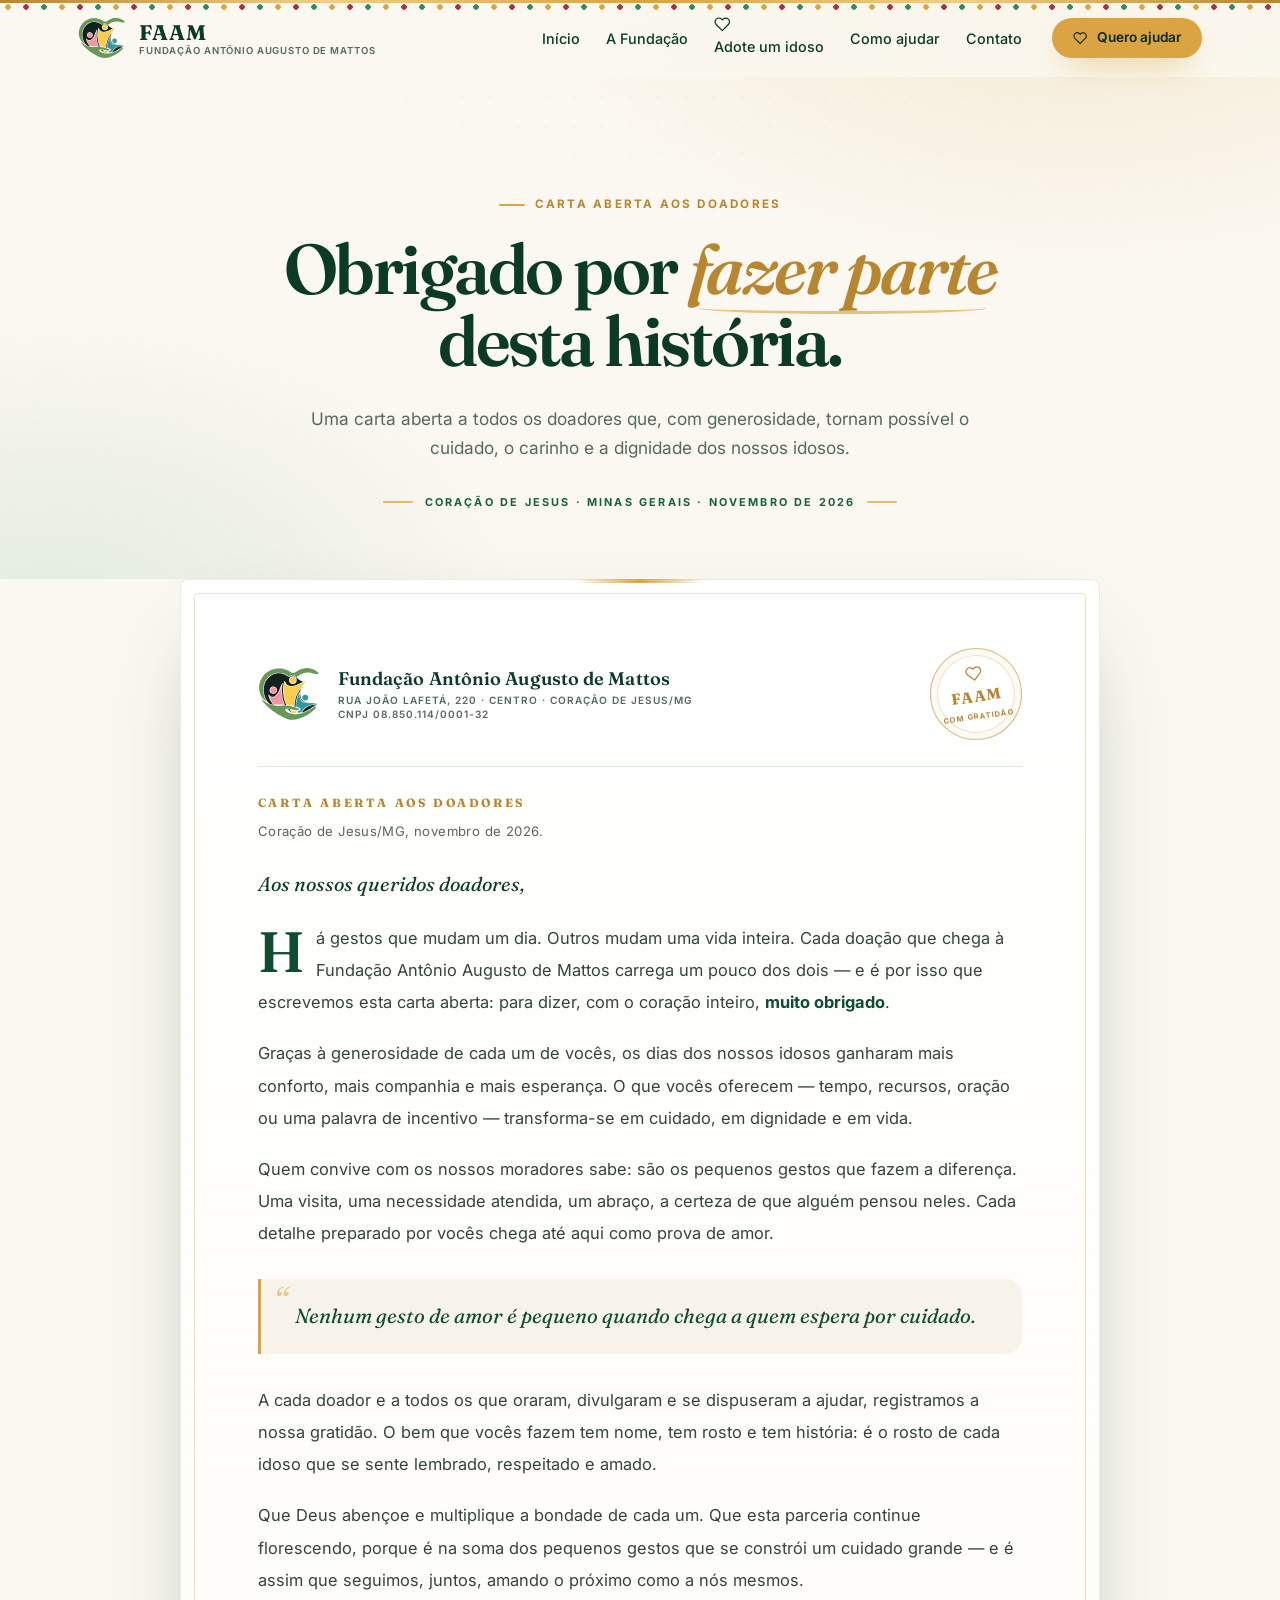
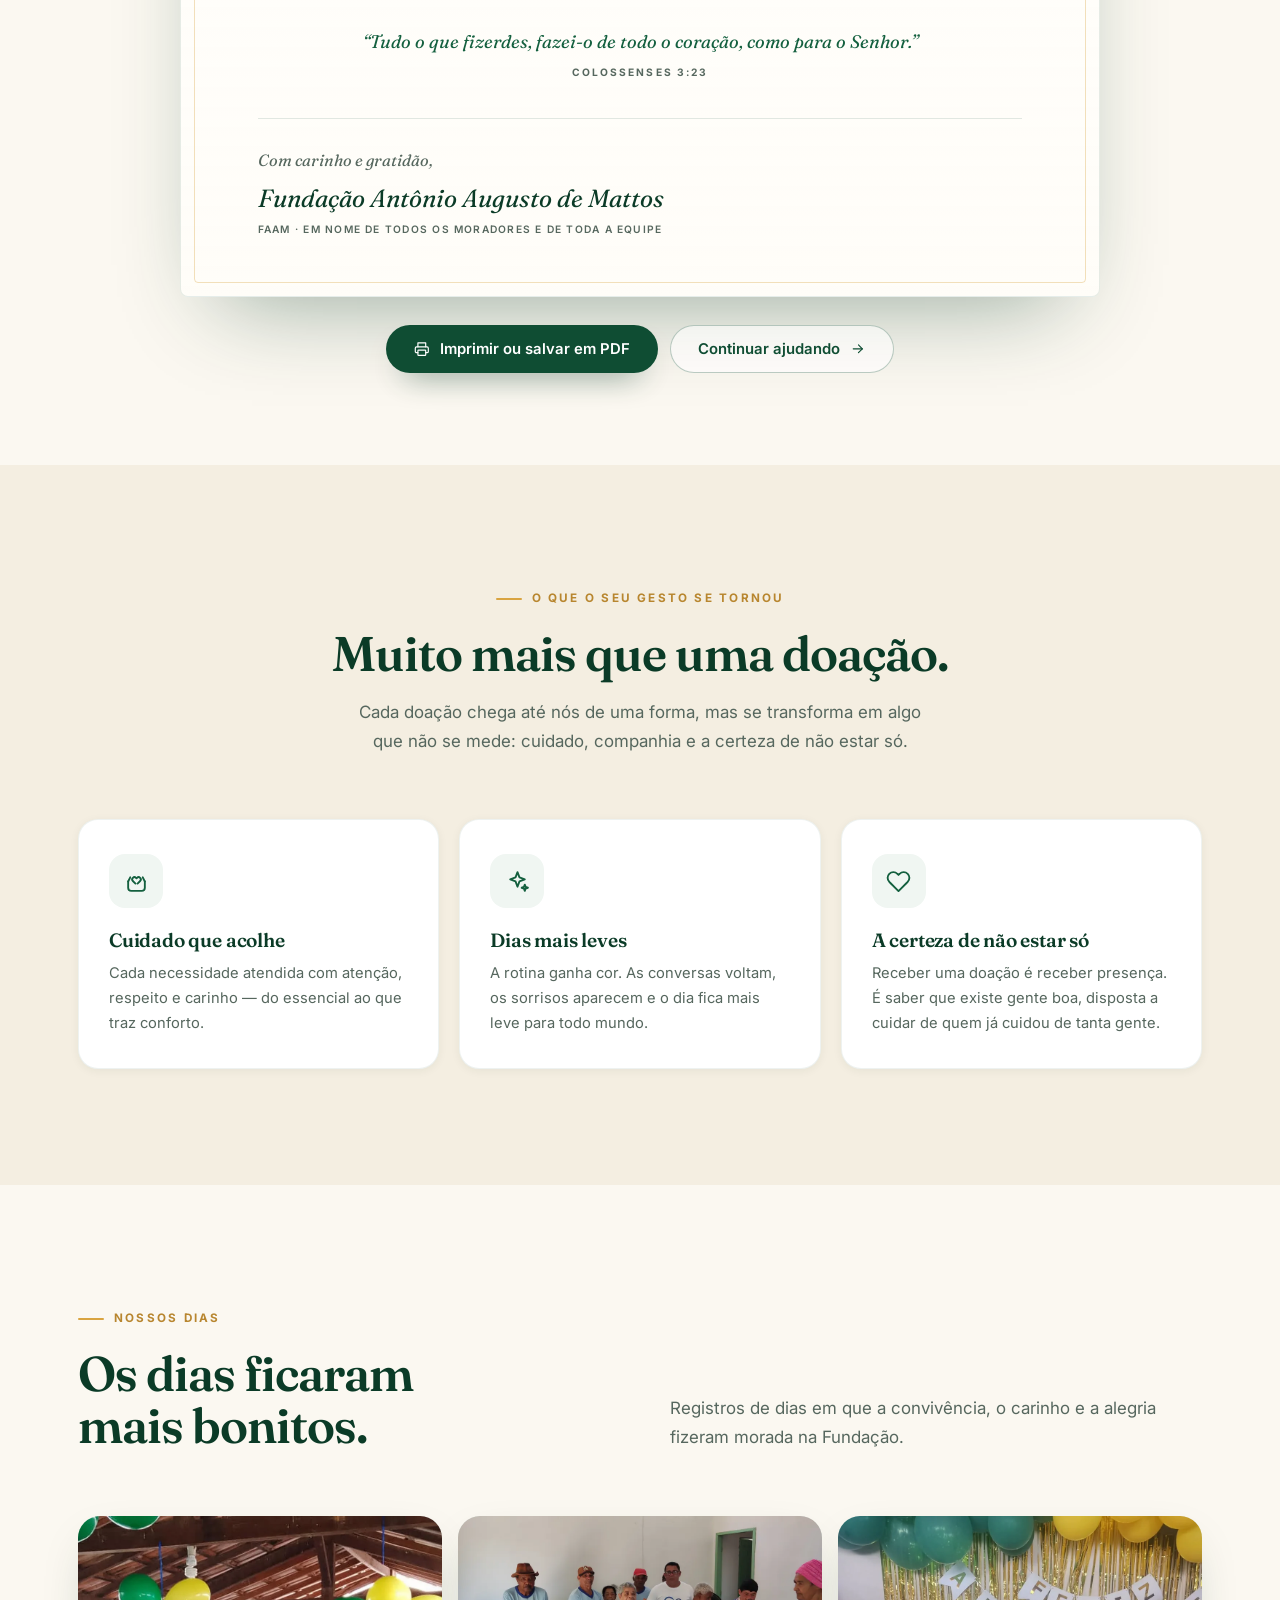
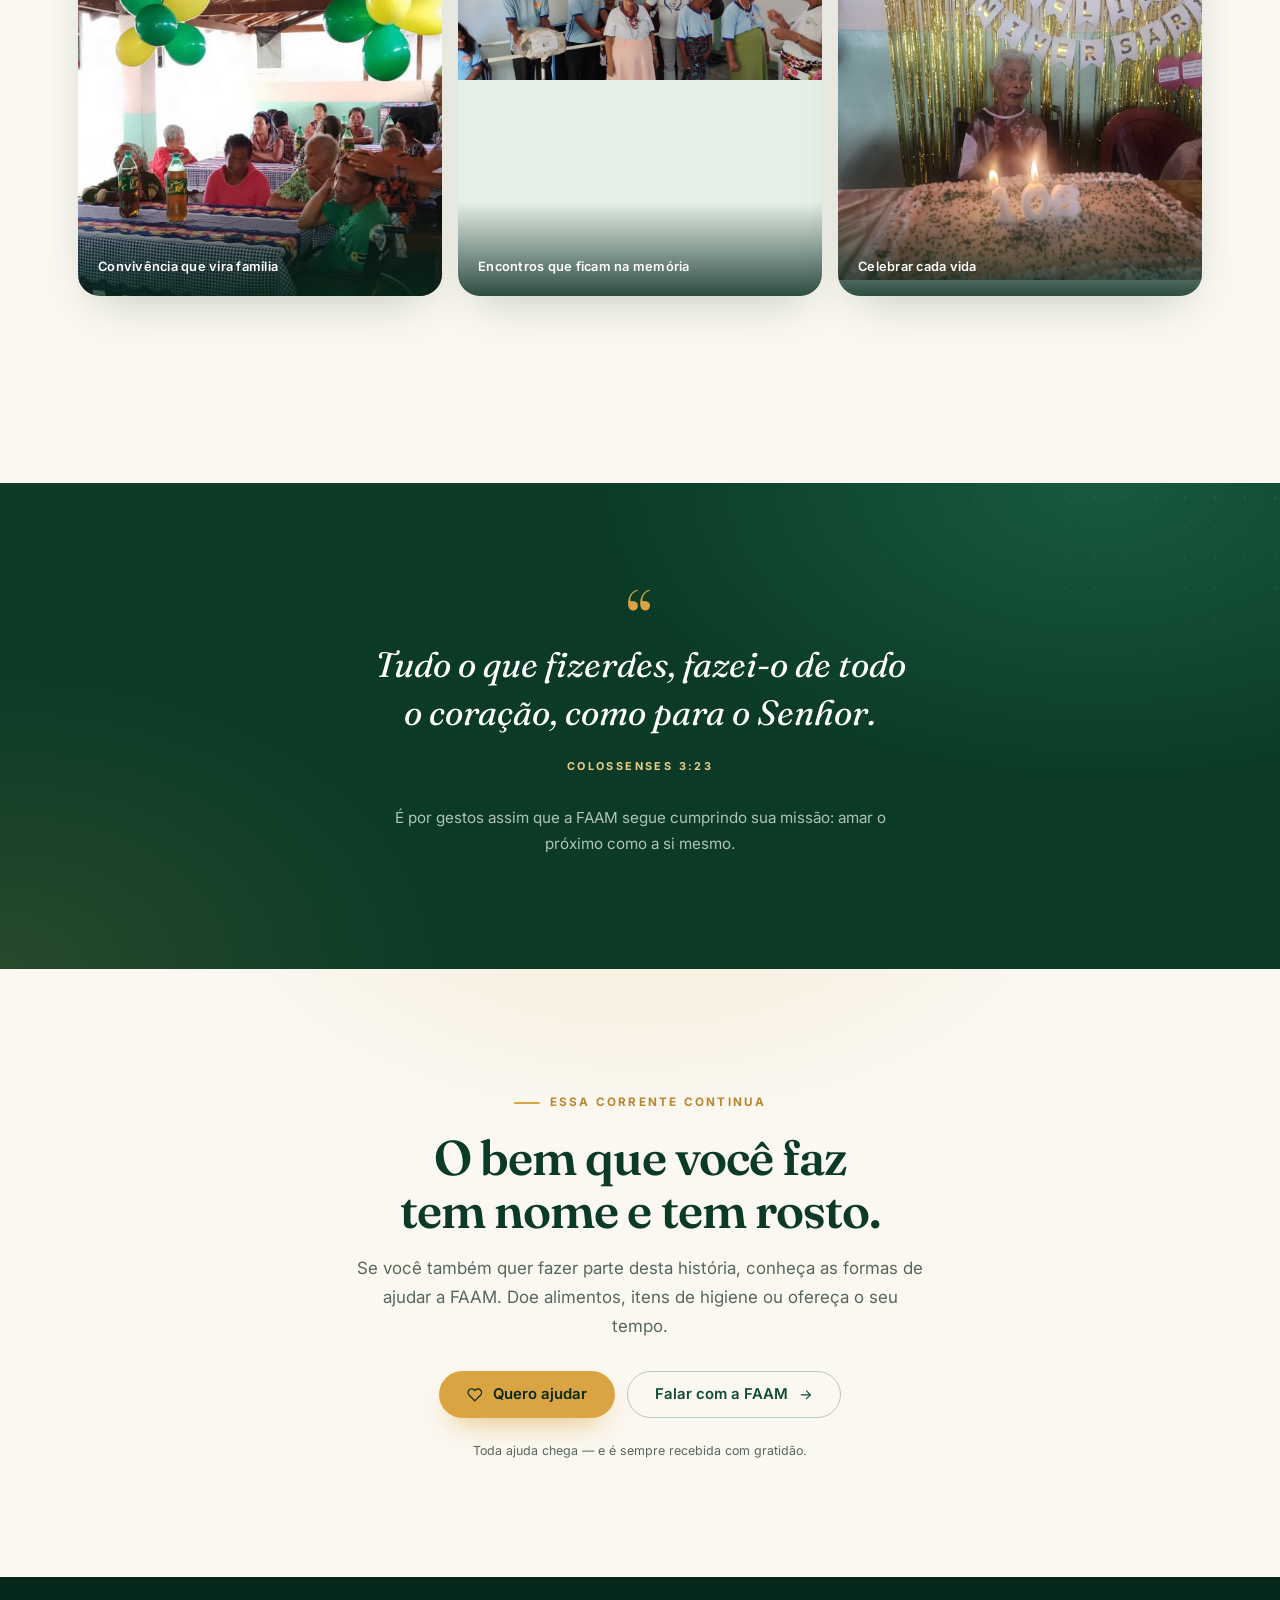
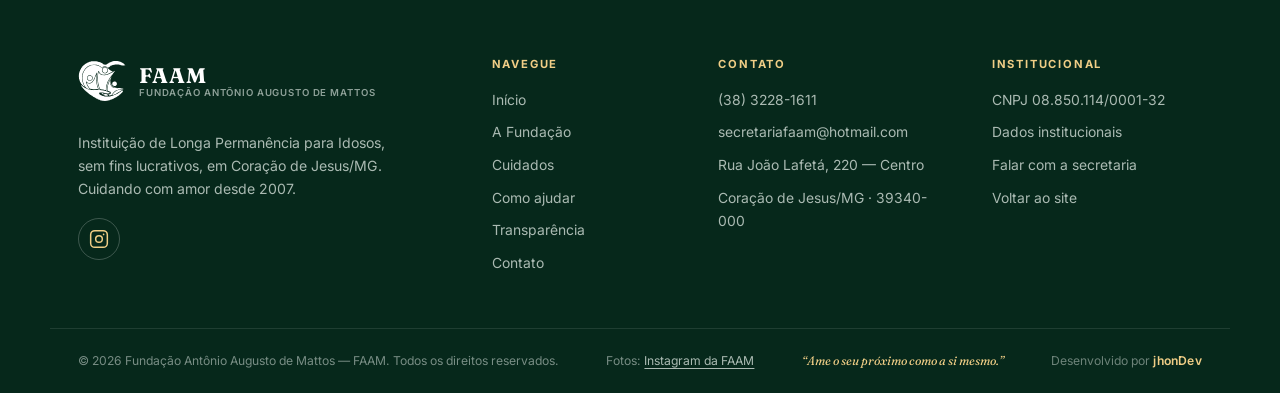
==== commit e761bc32: "Campanha de Natal: remove popup da carta, adiciona seção de desejos e popup da campanha - Remove o p" ====
--- a/carta.html
+++ b/carta.html
@@ -84,7 +84,8 @@
         <ul class="nav__list">
           <li><a href="index.html" class="nav__link">Início</a></li>
           <li><a href="index.html#sobre" class="nav__link">A Fundação</a></li>
-          <li><a href="index.html#galeria" class="nav__link">Galeria</a></li>
+          <li><a href="index.html#natal" class="nav__link nav__link--campanha"><svg class="icon" aria-hidden="true"><use href="#i-heart"></use></svg>Adote um idoso</a></li>
+          <!-- galeria desativada: <li><a href="index.html#galeria" class="nav__link">Galeria</a></li> -->
           <li><a href="index.html#como-ajudar" class="nav__link">Como ajudar</a></li>
           <li><a href="index.html#contato" class="nav__link">Contato</a></li>
         </ul>
@@ -388,7 +389,7 @@
           <li><a href="index.html">Início</a></li>
           <li><a href="index.html#sobre">A Fundação</a></li>
           <li><a href="index.html#cuidados">Cuidados</a></li>
-          <li><a href="index.html#galeria">Galeria</a></li>
+          <!-- galeria desativada: <li><a href="index.html#galeria">Galeria</a></li> -->
           <li><a href="index.html#como-ajudar">Como ajudar</a></li>
           <li><a href="index.html#transparencia">Transparência</a></li>
           <li><a href="index.html#contato">Contato</a></li>
--- a/css/style.css
+++ b/css/style.css
@@ -326,6 +326,7 @@
   font-weight: 500;
   color: var(--verde-900);
   padding-block: 6px;
+  white-space: nowrap;
   transition: color var(--transicao);
 }
 .nav__link::after {
--- a/css/carta.css
+++ b/css/carta.css
@@ -628,195 +628,6 @@
   .carta-cta__acoes .btn { width: 100%; }
 }
 
-/* ---------- Popup da carta ---------- */
-body.carta-aberta { overflow: hidden; }
-
-.carta-popup {
-  position: fixed;
-  inset: 0;
-  z-index: 300;
-  display: grid;
-  place-items: center;
-  padding: 20px;
-}
-.carta-popup[hidden] { display: none; }
-
-.carta-popup__overlay {
-  position: absolute;
-  inset: 0;
-  background: rgba(6, 40, 27, 0.66);
-  -webkit-backdrop-filter: blur(7px);
-  backdrop-filter: blur(7px);
-  opacity: 0;
-  transition: opacity 0.35s ease;
-}
-.carta-popup.is-open .carta-popup__overlay { opacity: 1; }
-
-.carta-popup__card {
-  position: relative;
-  display: flex;
-  flex-direction: column;
-  width: min(780px, 100%);
-  max-height: min(90svh, 900px);
-  overflow: hidden;
-  border: 1px solid rgba(240, 206, 134, 0.6);
-  border-radius: 24px;
-  background: #FFFDF8;
-  box-shadow: 0 60px 120px -40px rgba(0, 0, 0, 0.68);
-  opacity: 0;
-  transform: translateY(18px) scale(0.985);
-  transition: opacity 0.35s ease, transform 0.4s cubic-bezier(0.22, 0.61, 0.36, 1);
-}
-.carta-popup.is-open .carta-popup__card {
-  opacity: 1;
-  transform: none;
-}
-
-.carta-popup__fechar {
-  position: absolute;
-  top: 14px;
-  right: 14px;
-  z-index: 5;
-  display: grid;
-  place-items: center;
-  width: 44px;
-  height: 44px;
-  border: 1px solid rgba(15, 77, 51, 0.16);
-  border-radius: 50%;
-  background: rgba(255, 253, 248, 0.92);
-  color: var(--verde-900);
-  box-shadow: 0 8px 22px -12px rgba(6, 40, 27, 0.55);
-  -webkit-backdrop-filter: blur(6px);
-  backdrop-filter: blur(6px);
-  transition: background var(--transicao), color var(--transicao),
-              transform var(--transicao), border-color var(--transicao);
-}
-.carta-popup__fechar .icon { width: 19px; height: 19px; }
-.carta-popup__fechar:hover {
-  background: var(--verde-800);
-  border-color: var(--verde-800);
-  color: var(--branco);
-  transform: rotate(90deg);
-}
-
-.carta-popup__topo {
-  position: relative;
-  flex-shrink: 0;
-  padding: 30px 78px 24px 38px;
-  border-bottom: 1px solid rgba(15, 77, 51, 0.1);
-  background:
-    radial-gradient(560px 240px at 100% 0%, rgba(217, 164, 65, 0.2), transparent 70%),
-    linear-gradient(180deg, #FBF6EA, #FFFDF8);
-}
-.carta-popup__topo::after {
-  content: "";
-  position: absolute;
-  inset: 0 0 auto;
-  height: 3px;
-  background: linear-gradient(90deg, var(--dourado-escuro), var(--dourado-claro), var(--dourado));
-}
-.carta-popup__topo .kicker { margin-bottom: 12px; }
-.carta-popup__topo h2 {
-  margin-bottom: 12px;
-  font-size: clamp(1.65rem, 3.4vw, 2.35rem);
-  line-height: 1.08;
-  letter-spacing: -0.03em;
-}
-.carta-popup__topo h2 em {
-  font-style: italic;
-  color: var(--dourado-escuro);
-  white-space: nowrap;
-}
-.carta-popup__topo > p:last-child {
-  max-width: 56ch;
-  font-size: 0.88rem;
-  line-height: 1.6;
-  color: var(--texto-suave);
-}
-
-.carta-popup__rolagem {
-  overflow-y: auto;
-  overscroll-behavior: contain;
-  padding: 28px 38px 32px;
-  scrollbar-width: thin;
-  scrollbar-color: rgba(15, 77, 51, 0.3) transparent;
-}
-.carta-popup__rolagem::-webkit-scrollbar { width: 8px; }
-.carta-popup__rolagem::-webkit-scrollbar-thumb {
-  background: rgba(15, 77, 51, 0.25);
-  border-radius: 999px;
-}
-
-.carta-popup .carta-papel {
-  padding: 0;
-  border: 0;
-  border-radius: 0;
-  background: transparent;
-  box-shadow: none;
-}
-.carta-popup .carta-papel::before,
-.carta-popup .carta-papel::after { display: none; }
-.carta-popup .carta-papel__cabecalho {
-  align-items: flex-start;
-  gap: 14px;
-  padding-bottom: 18px;
-  margin-bottom: 20px;
-}
-.carta-popup .carta-papel__logo { width: 46px; height: 46px; margin-top: 2px; }
-.carta-popup .carta-papel__marca strong { font-size: 1rem; }
-.carta-popup .carta-papel__marca span { font-size: 0.56rem; }
-.carta-popup .carta-papel__data { margin-bottom: 18px; }
-.carta-popup .carta-papel__saudacao { margin-bottom: 18px; }
-.carta-popup .carta-papel__corpo p {
-  margin-bottom: 16px;
-  font-size: 0.97rem;
-  line-height: 1.82;
-}
-.carta-popup .carta-papel__corpo > p:first-of-type::first-letter {
-  padding: 5px 9px 0 0;
-  font-size: 3rem;
-}
-.carta-popup .carta-destaque {
-  margin: 24px 0;
-  padding: 18px 22px 18px 28px;
-  font-size: 1.08rem;
-}
-.carta-popup .carta-papel__versiculo { margin-top: 26px; }
-.carta-popup .carta-assinatura { margin-top: 28px; padding-top: 22px; }
-
-.carta-popup__acoes {
-  display: flex;
-  flex-wrap: wrap;
-  justify-content: center;
-  gap: 10px;
-  margin-top: 28px;
-  padding-top: 22px;
-  border-top: 1px solid rgba(15, 77, 51, 0.1);
-}
-.carta-popup__acoes .btn { padding: 14px 24px; font-size: 0.88rem; }
-.carta-popup__acoes .btn--outline { background: rgba(255, 255, 255, 0.7); }
-
-.carta-popup__rodape {
-  margin-top: 14px;
-  font-size: 0.66rem;
-  letter-spacing: 0.08em;
-  text-transform: uppercase;
-  color: var(--texto-suave);
-  text-align: center;
-}
-
-@media (max-width: 640px) {
-  .carta-popup { padding: 10px; }
-  .carta-popup__card { max-height: 92svh; border-radius: 18px; }
-  .carta-popup__topo { padding: 26px 64px 20px 22px; }
-  .carta-popup__topo h2 { font-size: clamp(1.5rem, 5vw, 1.9rem); }
-  .carta-popup__rolagem { padding: 22px 22px 26px; }
-  .carta-popup__fechar { top: 10px; right: 10px; width: 40px; height: 40px; }
-  .carta-popup .carta-papel__cabecalho { flex-wrap: nowrap; gap: 11px; }
-  .carta-popup .carta-papel__marca span { font-size: 0.52rem; }
-  .carta-popup__acoes .btn { width: 100%; }
-}
-
 /* ---------- Impressão / PDF ---------- */
 @media print {
   @page { margin: 14mm 15mm; }
@@ -831,7 +642,6 @@
   .footer,
   .to-top,
   .skip-link,
-  .carta-popup,
   .carta-hero,
   .carta-valores,
   .carta-momentos,
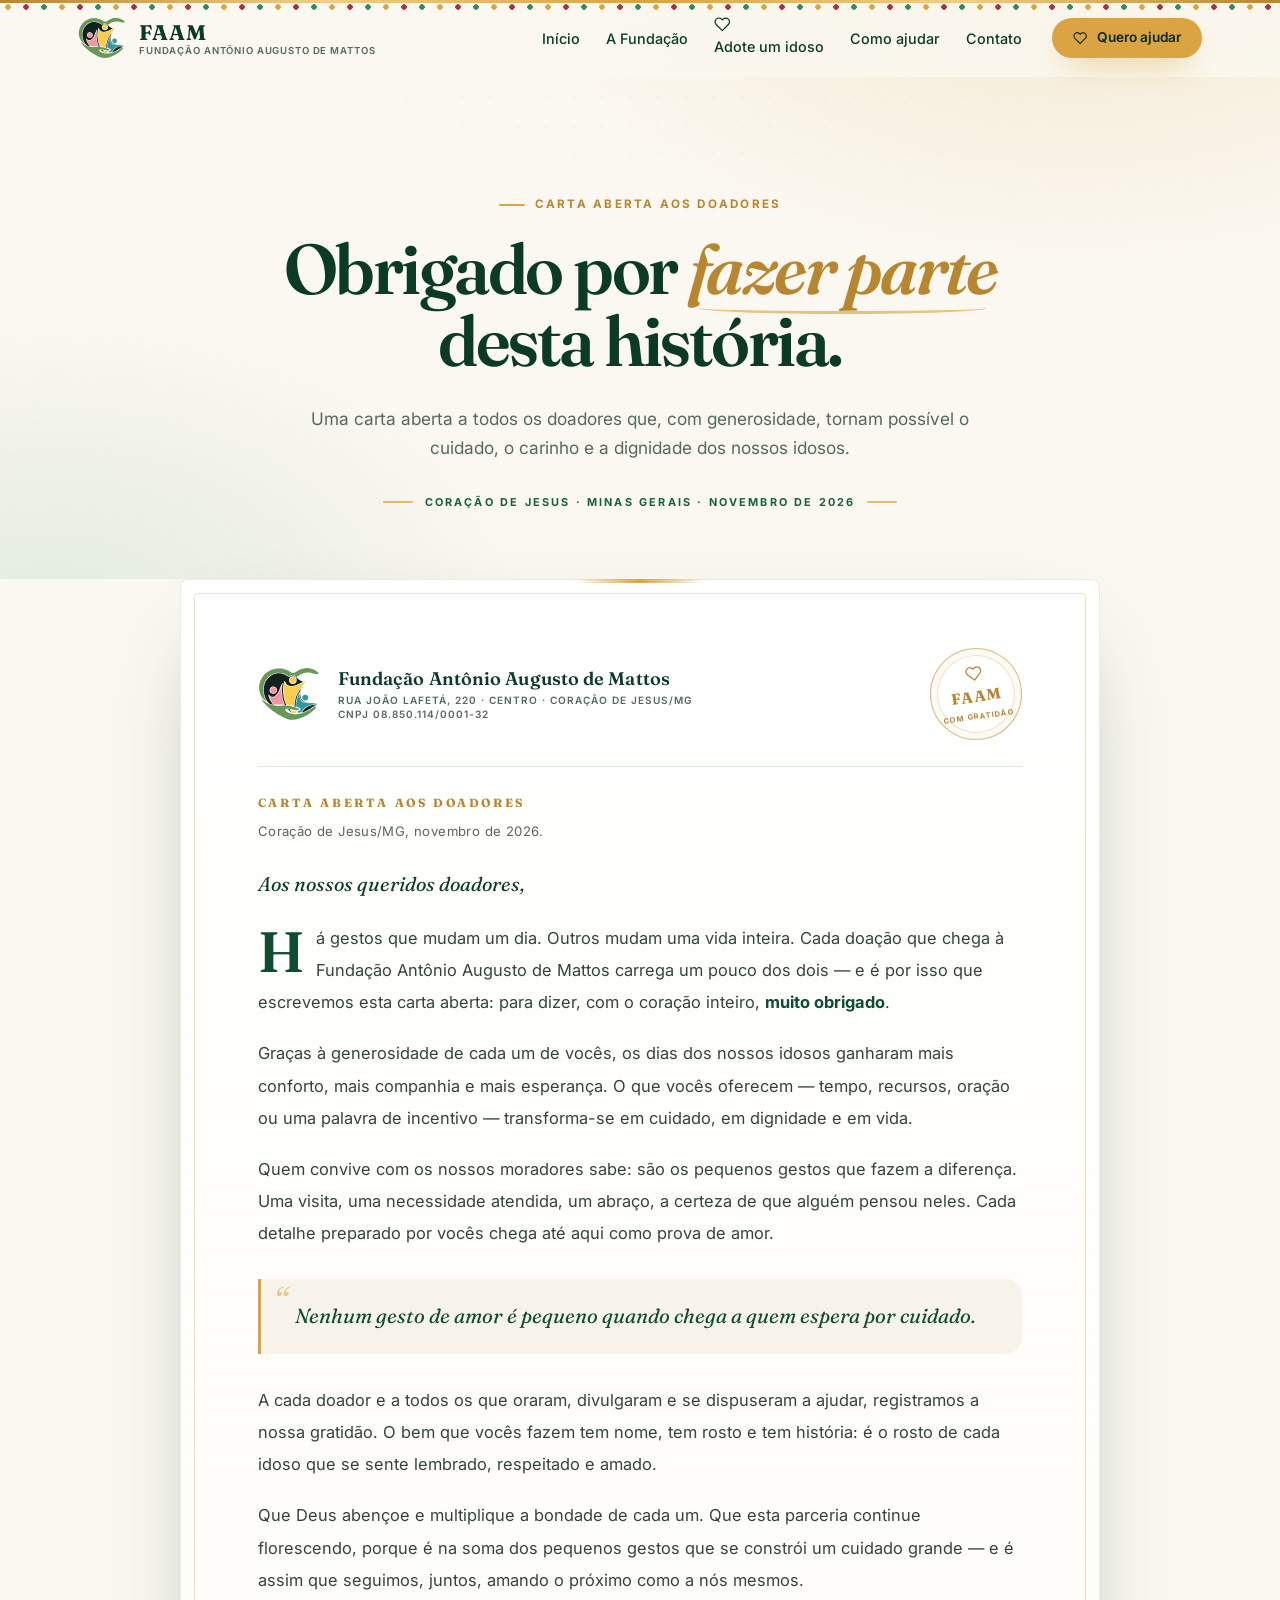
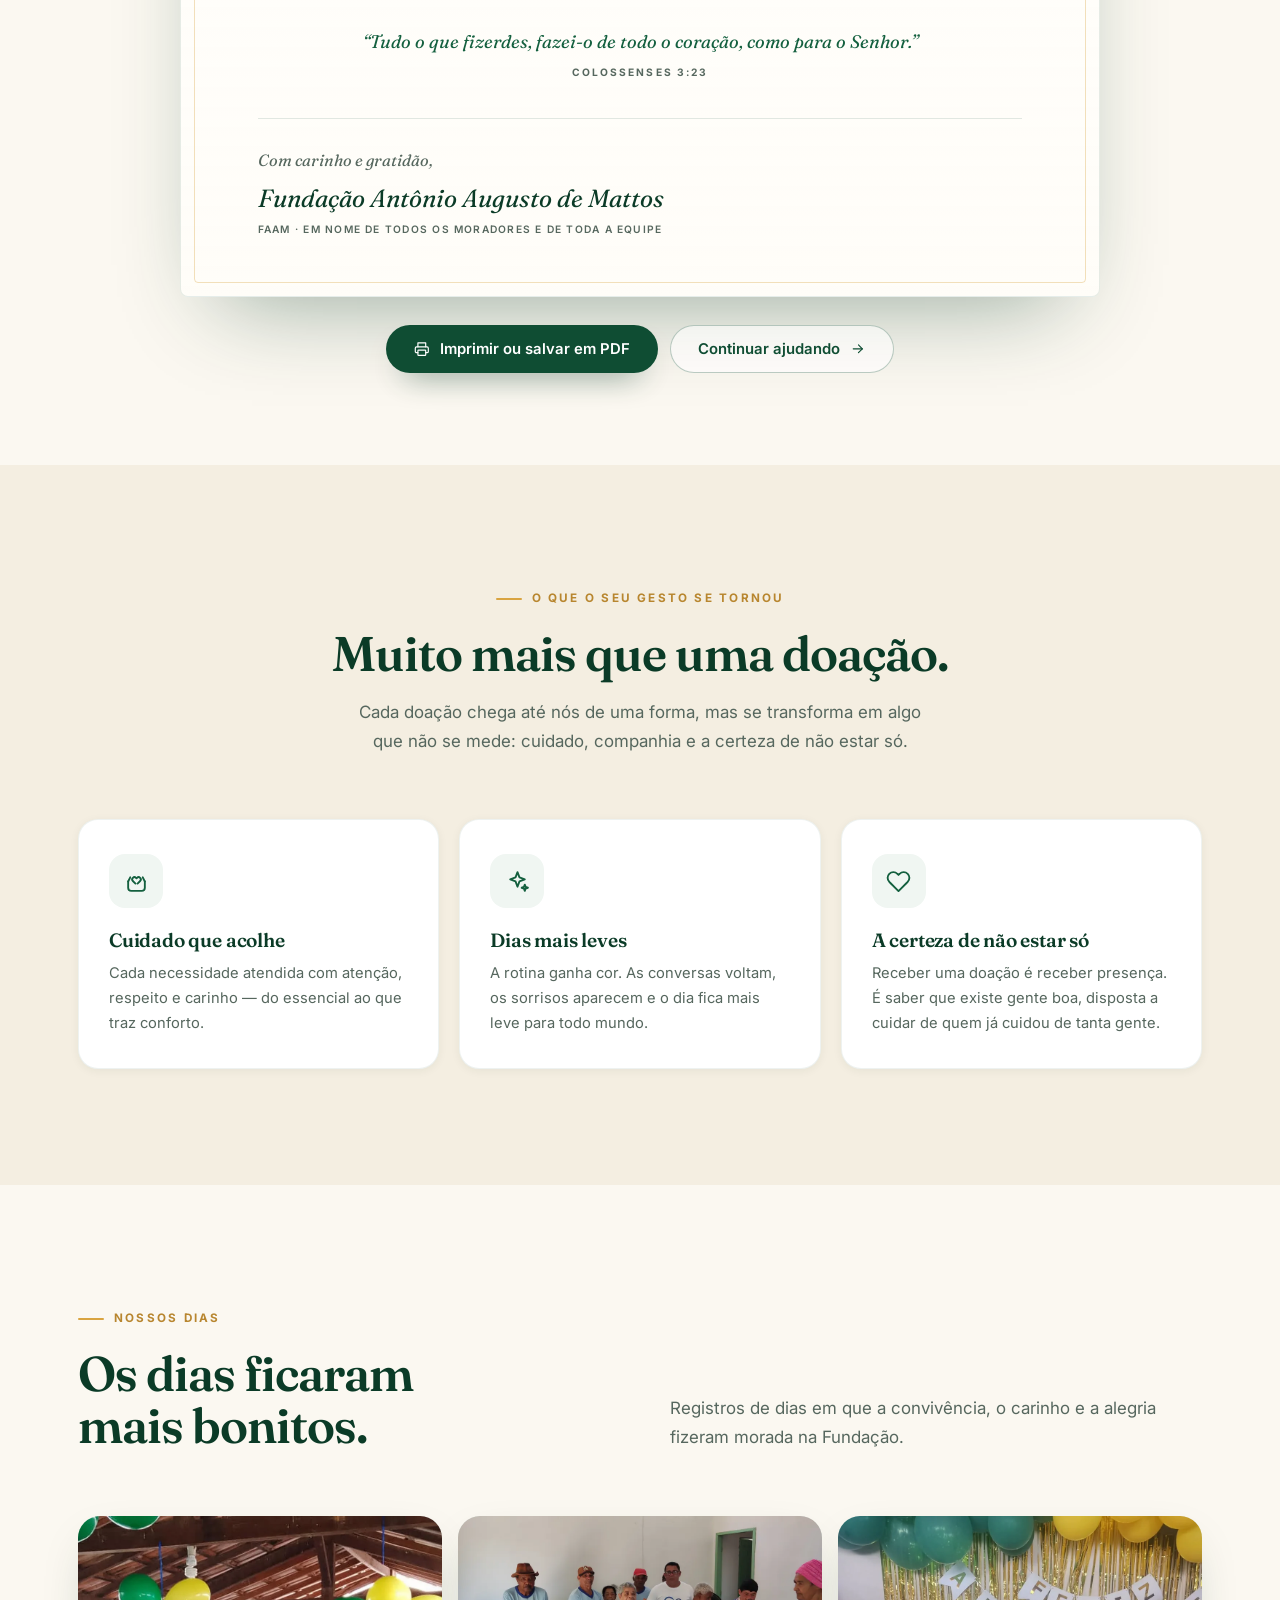
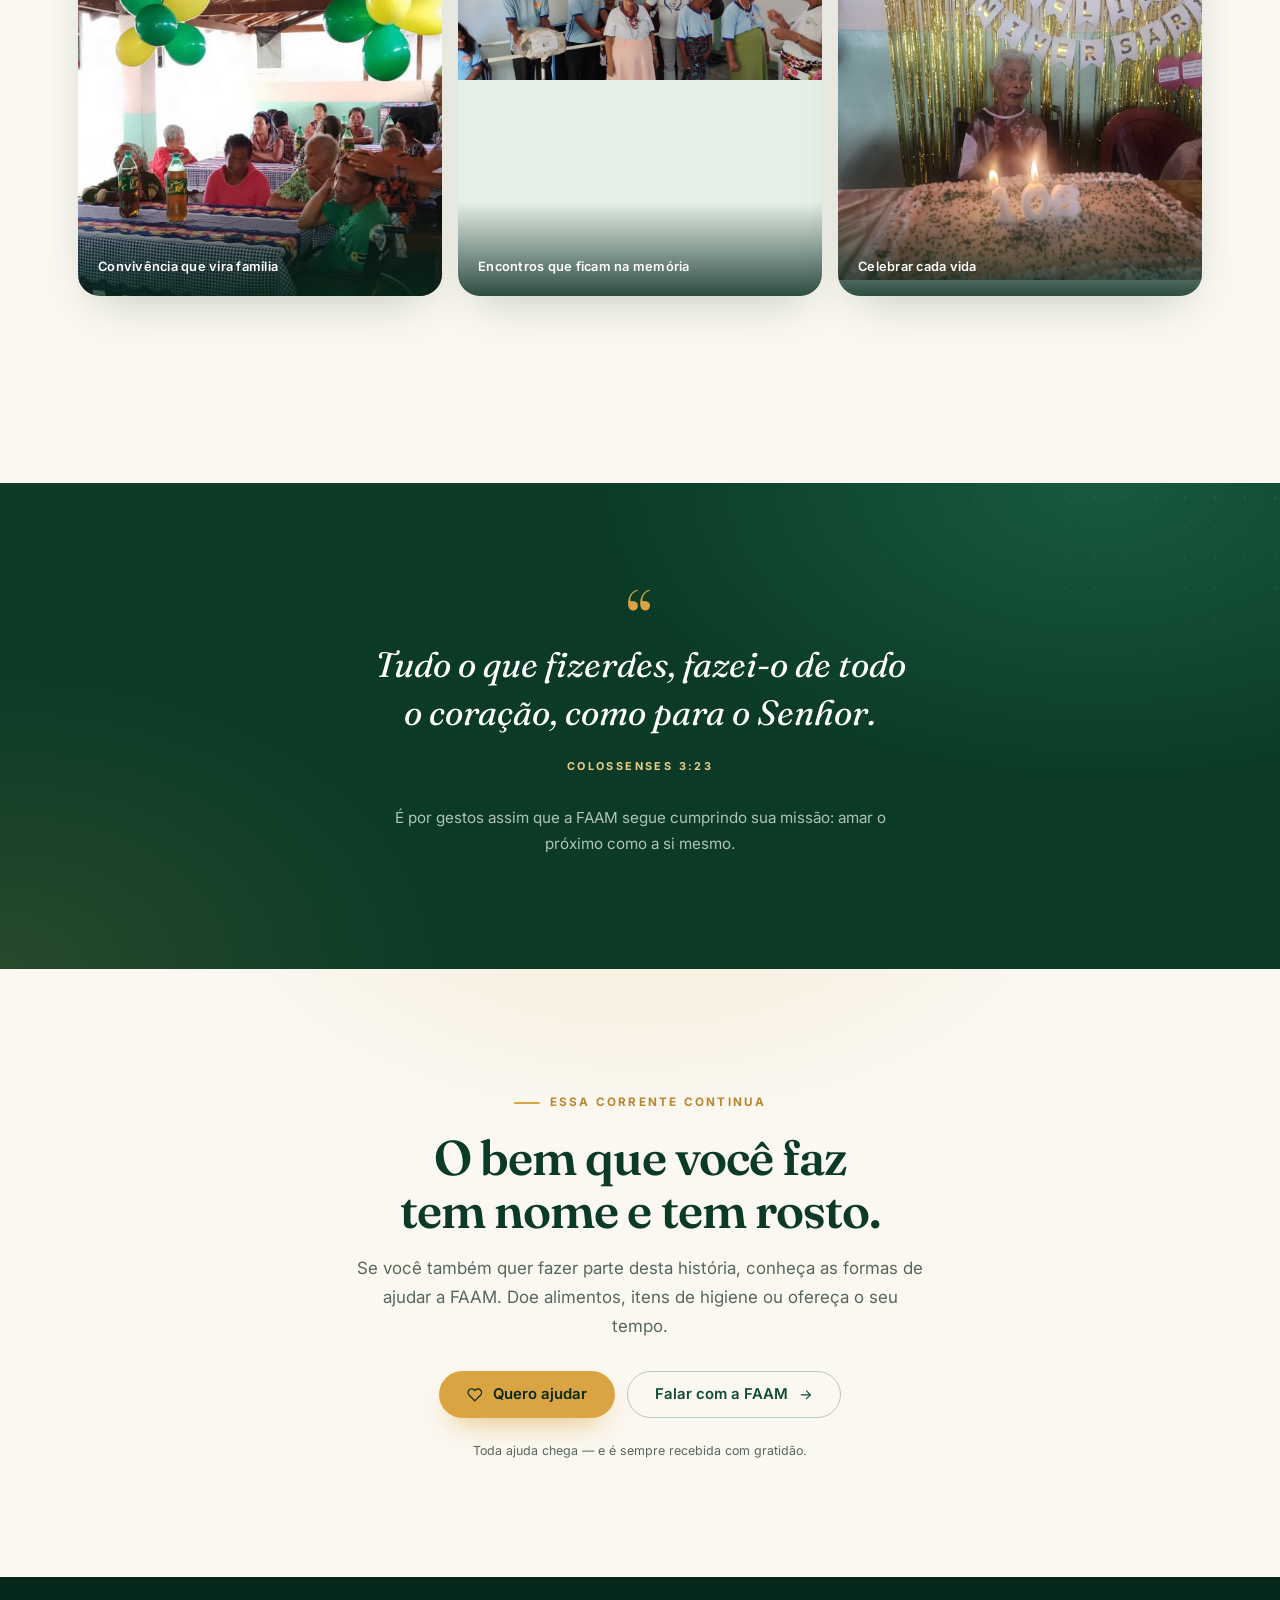
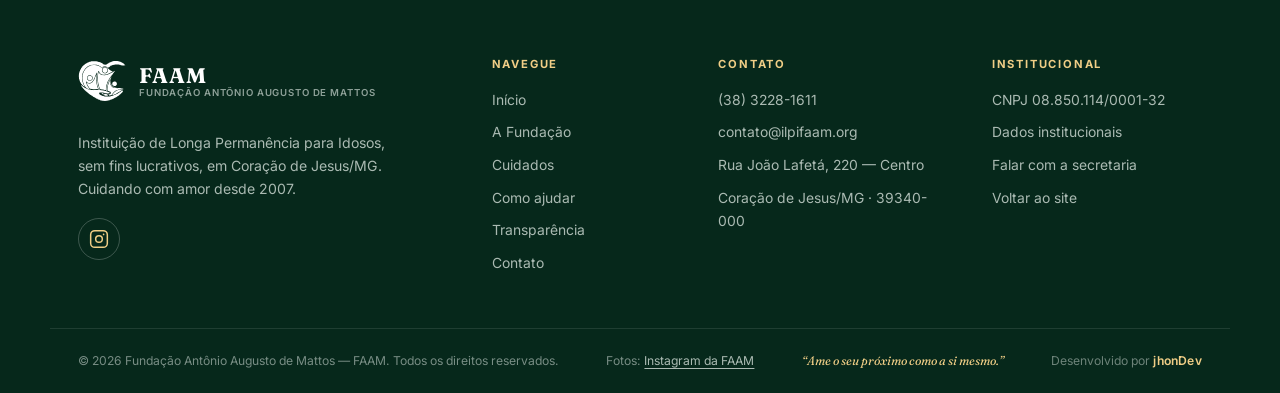
==== commit 70a0e17c: "Atualiza e-mail de contato para contato@ilpifaam.org" ====
--- a/carta.html
+++ b/carta.html
@@ -400,7 +400,7 @@
         <h3>Contato</h3>
         <ul>
           <li><a href="tel:+553832281611">(38) 3228-1611</a></li>
-          <li><a href="mailto:secretariafaam@hotmail.com">secretariafaam@hotmail.com</a></li>
+          <li><a href="mailto:contato@ilpifaam.org">contato@ilpifaam.org</a></li>
           <li>Rua João Lafetá, 220 — Centro</li>
           <li>Coração de Jesus/MG · 39340-000</li>
         </ul>
